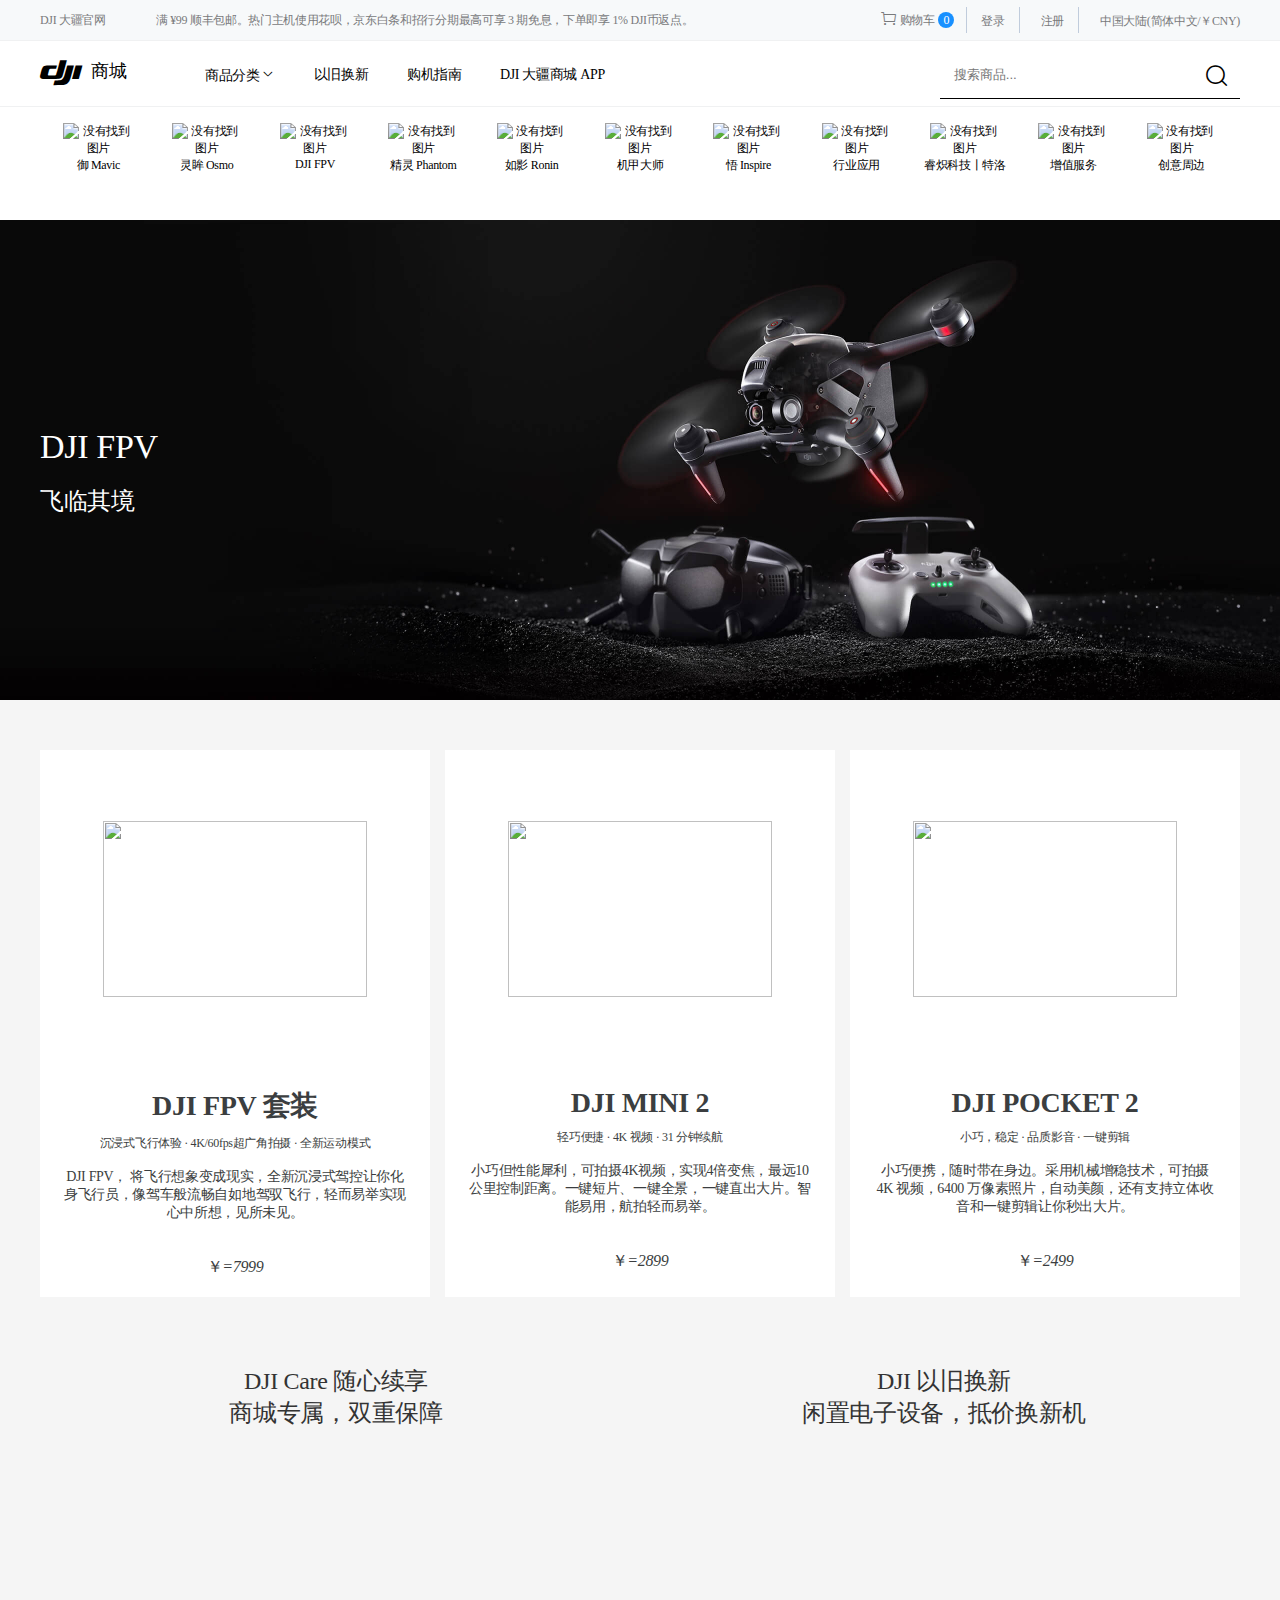
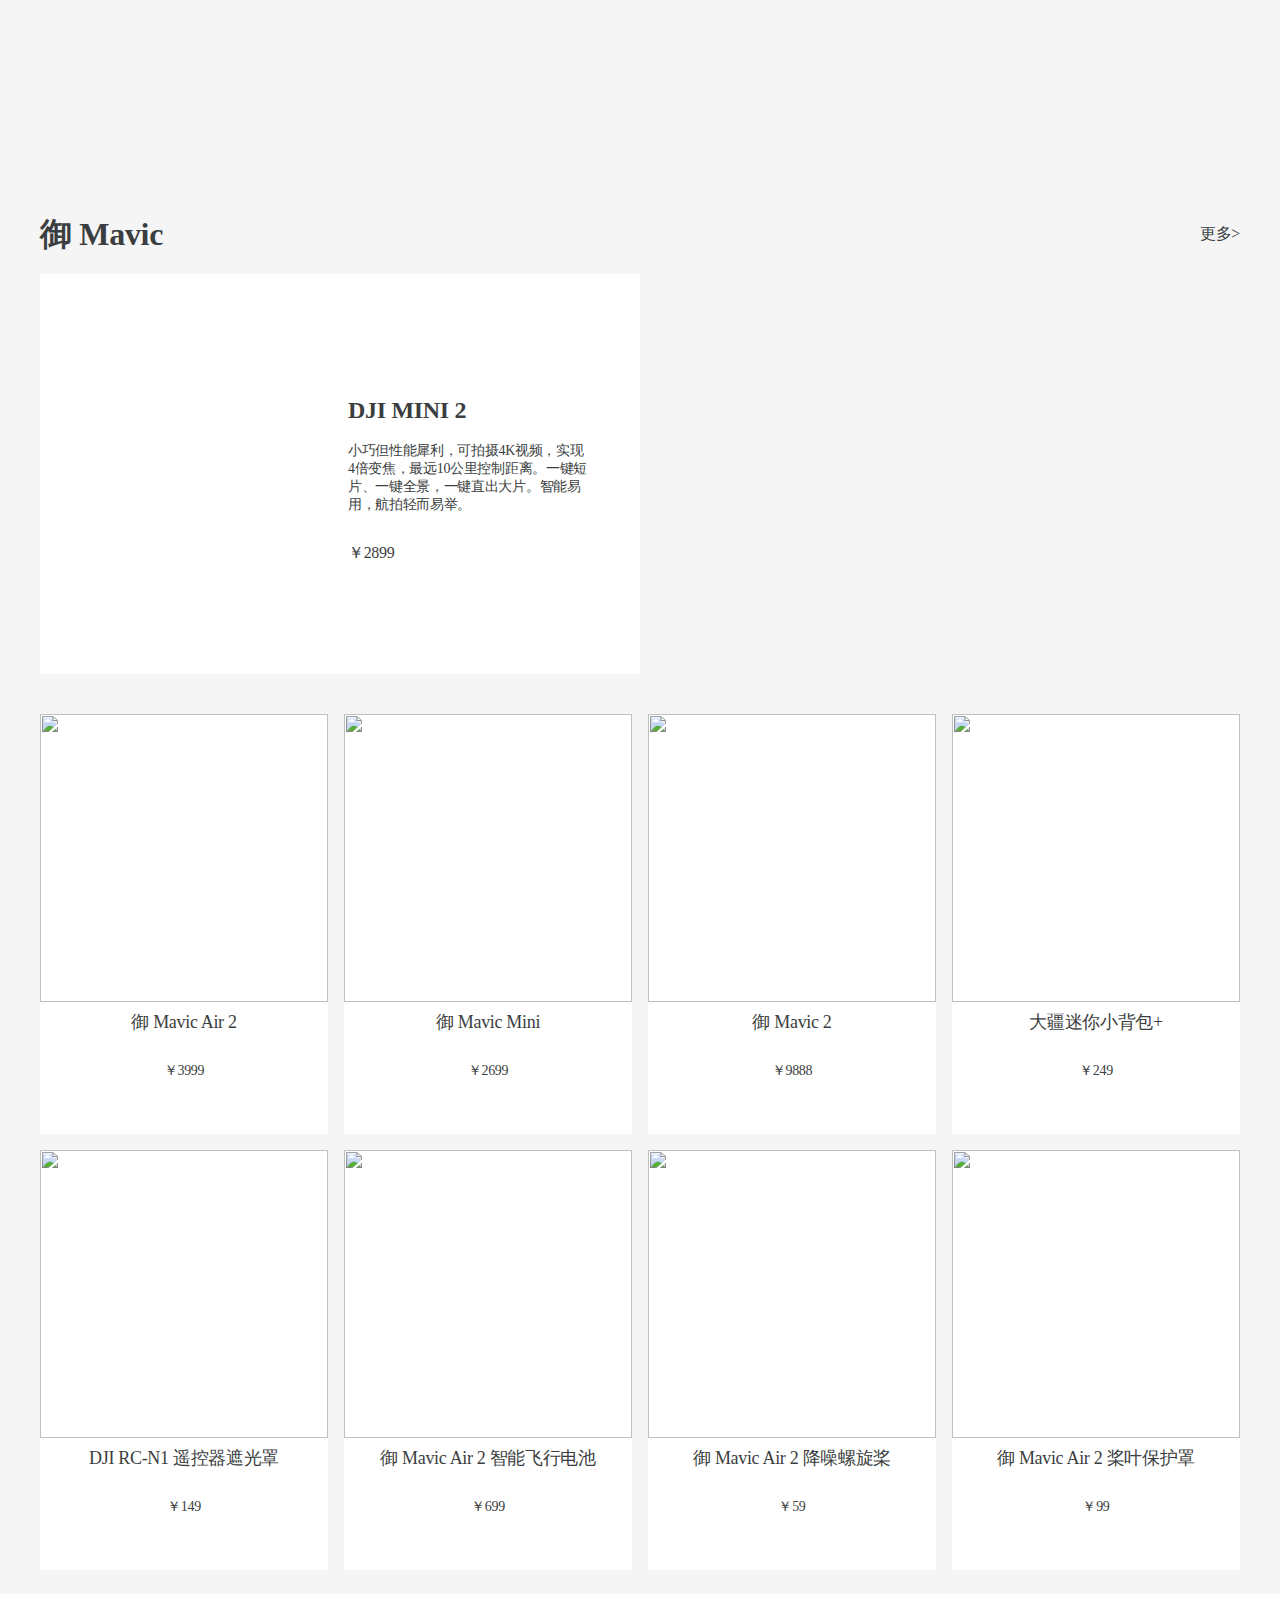
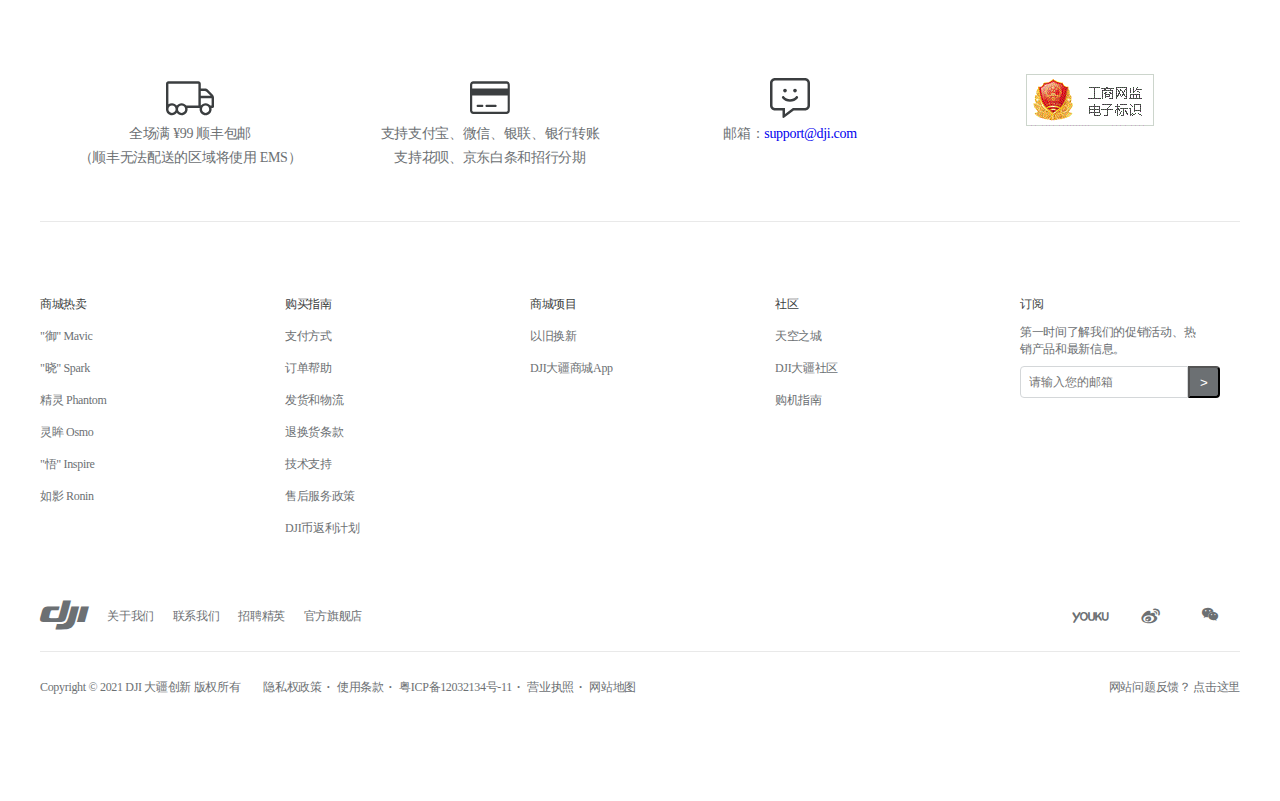
==== index.html @ 473fd683 "first commit" ====
<!DOCTYPE html>
<html lang="en">

<head>
    <meta charset="UTF-8">
    <title>Document</title>
    <link rel="stylesheet" href="./css/index.css" />
    <link rel="stylesheet" href="./css/hf.css" />
    <link rel="stylesheet" href="./css/ft.css">
</head>

<body>
    <div id="wrip">
        <!-- 头部 -->
        <div id="header">
            <div class="top_header">
                <a href="index.html">DJI 大疆官网</a>
                <span>满 ¥99 顺丰包邮。热门主机使用花呗，京东白条和招行分期最高可享 3 期免息，下单即享 1% DJI币返点。</span>
                <ul class="header_ul">
                    <li>
                        <a href="javascript:;">
                            <span class="iconfont">&#xe707;</span>
                            <span>购物车</span>
                            <span>0</span>
                        </a>
                    </li>
                    <li>
                        <a href="javascript:;">
                            <span>登录</span>
                        </a>
                    </li>
                    <li><a href="javascript:;">
                            <span>注册</span>
                        </a></li>
                    <li><a href="javascript:;">
                            <span>中国大陆(简体中文/￥CNY)</span>
                        </a></li>
                </ul>
            </div>
            <div class="bottom_header">
                <div class="bottom_header_box">
                    <div class="left">
                        <div class="left_log">
                            <a href="index.html">
                                <span class="iconfont">&#xe6f7;</span>
                                <span>商城</span>
                            </a>
                        </div>
                        <div class="left_center">
                            <div>商品分类<span class="iconfont">&#xe731;</span></div>
                            <div>以旧换新</div>
                            <div>购机指南</div>
                            <div>DJI 大疆商城 APP</div>
                        </div>
                        <div class="left_right"></div>
                    </div>
                    <div class="right">
                        <input type="text" placeholder=" 搜索商品...">
                        <button class="iconfont" type="button">&#xe67d;</button>
                    </div>
                </div>
            </div>
        </div>
        <!-- 商品分类 -->
        <div id="goods">
            <div class="goods_min">
                <ul class="goods_ul">
                    <!-- <li>
                        <a href="javascript:;">
                            <div><img
                                    src="https://stormsend1.djicdn.com/stormsend/uploads/48c26180-9980-0136-3e40-12528100fbe3/mavic2.svg"
                                    alt="没有找到图片" /></div>
                            <div>御 Mavic</div>
                        </a>
                    </li> -->
                </ul>
            </div>
        </div>
        <!-- 轮播图 -->
        <div id="img_box">
            <div class="banner_img">
                 <!-- <div><a href="javascript:;">
                    <div class="box_top">DJI FPV</div>
                    <div class="box_bottom">飞临其境</div>
                </a></div>
            <div><a href="javascript:;">
                    <div class="box_top">DJI MINI 2</div>
                    <div class="box_bottom">迷你易拍,眼界大开</div>
                </a></div>
            <div><a href="javascript:;">
                    <div class="box_top">DJI POCKET 2</div>
                    <div class="box_bottom">拍什么,都有一手</div>
                </a></div> -->
            </div>
            <div class="left"> &lt; </div>
            <div class="right"> &gt; </div>
            <div>
                <ul>
                    <li><a href="javascript:;"></a></li>
                    <li><a href="javascript:;"></a></li>
                    <li><a href="javascript:;"></a></li>
                </ul>
            </div>
        </div>
        <!-- 内容 -->
        <div id="main">
            <div class="main_min">
                <div class="main_top">
                    <!-- <div class="main_top_left" style="background-image: url();">
                        <a href="javascript:;">
                            <div class="main_img">
                                <img src="https://stormsend1.djicdn.com/stormsend/uploads/379a6fc31f016bcd7ce5d28df26d99ea.png"
                                    alt="">
                            </div>
                            <img src="https://stormsend1.djicdn.com/stormsend/uploads/47d474d01c89d1536cf03744b28a6933.png"
                                alt="">
                            <div class="item-info">
                                <h2>DJI FPV 套装</h2>
                                <div class="item-top">沉浸式飞行体验 · 4K/60fps超广角拍摄 · 全新运动模式</div>
                                <div class="item-center">DJI FPV，
                                    将飞行想象变成现实，全新沉浸式驾控让你化身飞行员，像驾车般流畅自如地驾驭飞行，轻而易举实现心中所想，见所未见。</div>
                                <div class="item-bottom">
                                    <span>￥<i>7999</i></span>
                                </div>
                            </div>
                        </a>
                    </div> -->
                </div>
                <div class="main_bottom">
                    <a href="javascript:;">
                        <div>
                            <p>DJI Care 随心续享<br>商城专属，双重保障</p>
                        </div>
                    </a>
                    <a href="javascript:;">
                        <div>
                            <p>DJI 以旧换新<br>闲置电子设备，抵价换新机</p>
                        </div>
                    </a>
                </div>
            </div>
            <div class="main_min_bottom">
                <div class="main-hr">
                    <h2>御 Mavic</h2>
                    <a href="javascript:;">更多&gt;</a>
                </div>
                <div class="main-cnt">
                    <a href="">
                        <div class="a_left" style="background-image: url();"></div>
                        <div class="a_right">
                            <h3></h3>
                            <p></p>
                            <div class="a_right_price"></div>
                        </div>
                    </a>
                    <!-- <a href="javascript:;"></a> -->
                    <video height="400" loop autoplay muted
                        src="https://stormsend1.djicdn.com/stormsend/uploads/bdeb2840ffcc01384f79787b8ab113e3.mp4"
                        poster="https://stormsend1.djicdn.com/stormsend/uploads/dea08c26be64fd58d54c71c647206001.jpg"></video>
                </div>
                <div class="main-ft">
                    <ul class="ft-ul">
                        <li><a href="javascript:;">
                                <div class="li_img">
                                    <img src="https://product3.djicdn.com/uploads/spu/cover/7727599c23f26f2fa55ab60494cd3569@retina_small.png"
                                        alt="">
                                    <div>
                                        <img src="https://product1.djicdn.com/uploads/spu/hover/03cf5b56f0c3520e87bf21ada53aac9a@origin.jpg"
                                        alt="">
                                        <p>可拍摄 8K 延时影片，4K/60fps 视频，4800 万像素照片。拥有最长 34 分钟续航，最远 10 公里图传距离，焦点跟随功能，支持自行避障。</p>
                                    </div>
                                </div>
                                <div class="li_text">御 Mavic Air 2</div>
                                <div class="li_text_two">¥4999</div>
                            </a>
                        </li>
                    </ul>
                </div>
            </div>
        </div>
        <!-- 尾部 -->
        <div id="foot">
            <div class="area">
                <!-- 四个服务 -->
                <div class="foot_server">
                    <div class="server">
                        <div class="server_img">
                            <img src="./imgs/truck-moving.svg" alt="">
                        </div>
                        <div class="server_text">
                            <p>全场满 ¥99 顺丰包邮</p>
                            <p>（顺丰无法配送的区域将使用 EMS）</p>
                        </div>
                    </div>
                    <div class="server">
                        <div class="server_img">
                            <img src="./imgs/credit-card.svg" alt="">
                        </div>
                        <div class="server_text">
                            <p>支持支付宝、微信、银联、银行转账</p>
                            <p>支持花呗、京东白条和招行分期</p>
                        </div>
                    </div>
                    <div class="server">
                        <div class="server_img">
                            <img src="./imgs/comment-alt-smile.svg" alt="">
                        </div>
                        <div class="server_text">
                            <p>邮箱：<a href="javascript:;">support@dji.com</a></p>
                        </div>
                    </div>
                    <div class="server">
                        <div class="server_img">
                            <img src="./imgs/newGovIcon.gif" alt="">
                        </div>
                    </div>
                </div>
                <!-- 链接 -->
                <div class="foot_link">
                    <div class="link_content">
                        <dl>
                            <dt>商城热卖</dt>
                            <dd><a href="#">"御" Mavic</a></dd>
                            <dd><a href="#">"晓" Spark</a></dd>
                            <dd><a href="#">精灵 Phantom</a></dd>
                            <dd><a href="#">灵眸 Osmo</a></dd>
                            <dd><a href="#">"悟" Inspire</a></dd>
                            <dd><a href="#">如影 Ronin</a></dd>
                        </dl>
                    </div>
                    <div class="link_content">
                        <dl>
                            <dt>购买指南</dt>
                            <dd><a href="#">支付方式</a></dd>
                            <dd><a href="#">订单帮助</a></dd>
                            <dd><a href="#">发货和物流</a></dd>
                            <dd><a href="#">退换货条款</a></dd>
                            <dd><a href="#">技术支持</a></dd>
                            <dd><a href="#">售后服务政策</a></dd>
                            <dd><a href="#">DJI币返利计划</a></dd>
                        </dl>
                    </div>
                    <div class="link_content">
                        <dl>
                            <dt>商城项目</dt>
                            <dd><a href="#">以旧换新</a></dd>
                            <dd><a href="#">DJI大疆商城App</a></dd>
                        </dl>
                    </div>
                    <div class="link_content">

                        <dl>
                            <dt>社区</dt>
                            <dd><a href="#">天空之城</a></dd>
                            <dd><a href="#">DJI大疆社区</a></dd>
                            <dd><a href="#">购机指南</a></dd>
                        </dl>
                    </div>
                    <div class="link_content">
                        <form class="link_content_on">
                            <h3>订阅</h3>
                            <p>第一时间了解我们的促销活动、热销产品和最新信息。</p>
                            <div class="link_email">
                                <input type="email" placeholder="请输入您的邮箱" />
                                <button>&gt;</button>
                            </div>
                        </form>
                    </div>
                </div>
                <!-- 版权相关 -->
                <div class="foot_bottom">
                    <div class="foot_bottom_cnt">
                        <div class="cnt_left">
                            <a href="javascript:;">
                                <span class="iconfont foot_logo">&#xe6f7;</span>
                            </a>
                            <a href="javascript:;">关于我们</a>
                            <a href="javascript:;">联系我们</a>
                            <a href="javascript:;">招聘精英</a>
                            <a href="javascript:;">官方旗舰店</a>
                        </div>
                        <div class="cnt_right">
                            <a href="javascript:;"><span class="iconfont">&#xe69a;</span></a>
                            <a href="javascript:;"><span class="iconfont">&#xe63e;</span></a>
                            <a href="javascript:;"><span class="iconfont">&#xe605;</span></a>
                        </div>

                    </div>
                    <!-- copyright -->
                    <div class="footer_copy">
                        <span>Copyright &copy; 2021 DJI 大疆创新 版权所有</span>
                        <a href="#">隐私权政策<i>·</i></a>
                        <a href="#">使用条款<i>·</i></a>
                        <a href="#">粤ICP备12032134号-11<i>·</i></a>
                        <a href="#">营业执照<i>·</i></a>
                        <a href="#">网站地图</a>
                        <div class="footer_copy_problem">
                            <span>网站问题反馈？</span>
                            <a href="#">点击这里</a>
                        </div>
                    </div>
                </div>
            </div>
        </div>
    </div>
    <script src="./jQuery/jquery.js"></script>
    <script src="./js/utils.js"></script>
    <script src="./data/data-index.js"></script>
    <script src="./js/index.js"></script>
</body>

</html>
---- css/index.css ----
* {
  margin: 0;
  padding: 0;
}
ul {
  list-style-type: none;
  margin: 0;
  padding: 0;
}
a {
  text-decoration: none;
}
@font-face {
  font-family: "iconfont";
  src: url("../font/iconfont.css");
  src: url("../font/iconfont.eot") format("embedded-opentype"),
    url("../font/iconfont.woff2") format("woff2"),
    url("../font/iconfont.woff") format("woff"),
    url("../font/iconfont.ttf") format("truetype"),
    url("../font/iconfont.svg") format("svg");
}
.iconfont {
  font-family: "iconfont" !important;
  font-size: 16px;
  font-style: normal;
  -webkit-font-smoothing: antialiased;
  -moz-osx-font-smoothing: grayscale;
}
#wrip {
  height: 100%;
  width: 100%;
  background-color: #f5f5f5;
  letter-spacing: -0.02em;
}
/* 商品分类的css */
#wrip #goods {
  width: 100%;
  height: 113px;
  background-color: #fff;
}
#wrip #goods .goods_min {
  margin: 0 auto;
  width: 1200px;
  min-width: 1200px;
}
#wrip #goods .goods_min ul {
  width: 1200px;
  height: 113px;
  display: flex;
  justify-content: space-evenly;
}
#wrip #goods .goods_min ul li {
  width: 100px;
  height: 113px;
  padding: 16px 0 15px;
  font-size: 12px;
  text-align: center;
  font-family: "微软雅黑";
  box-sizing: border-box;
}
#wrip #goods .goods_min ul li a {
  color: black;
}
#wrip #goods .goods_min ul li img {
  width: 70px;
  height: 56px;
  margin: 0 15px;
}
/* 轮播图的css */
#wrip #img_box {
  width: 100%;
  height: 480px;
  position: relative;
}
#wrip #img_box > div {
  width: 100%;
  height: 480px;
  position: absolute;
}
#wrip #img_box > div div {
  margin: 0 auto;
  width: 1200px;
  box-sizing: border-box;
  min-width: 1200px;
  font-size: 34px;
  color: #fff;
  font-family: "微软雅黑";
}
#wrip #img_box > div .box_top {
  height: 64.8px;
  padding-bottom: 20px;
  transform: translateY(207.6px);
}
#wrip #img_box > div .box_bottom {
  font-size: 24px;
  height: 32px;
  transform: translateY(200px);
}
#wrip #img_box > div:nth-child(2) div {
  color: black;
}
#wrip #img_box > div:nth-child(1) {
  background-image: url(../imgs/banner1.jpg);
  background-position: center;
  background-size: cover;
  z-index: 1;
}
#wrip #img_box > div:nth-child(2) {
  background-image: url(../imgs/banner2.jpg);
  background-position: center;
  background-size: cover;
  z-index: 0;
}
#wrip #img_box > div:nth-child(3) {
  background-image: url(../imgs/banner3.jpg);
  background-position: center;
  background-size: cover;
  z-index: -1;
}
#wrip #img_box div:nth-child(4),
#wrip #img_box div:nth-child(5),
#wrip #img_box div:nth-child(6) {
  position: absolute;
  top: 50%;
  width: 50px;
  height: 100px;
  line-height: 100px;
  text-align: center;
  margin-top: -50px;
  font-size: 20px;
  color: #fff;
  z-index: 10;
  background-color: rgba(0, 0, 0, 0.5);
}
#wrip #img_box div:nth-child(4) {
  left: 0;
}
#wrip #img_box div:nth-child(5) {
  right: 0;
}
#wrip #img_box div:nth-child(6) {
  width: 100%;
  height: 16px;
  left: 0;
  top: 500px;
}
#wrip #img_box div:nth-child(6) ul {
  position: absolute;
  left: 50%;
  margin-left: -24px;
  width: 48px;
  height: 16px;
  line-height: 16px;
  display: flex;
  justify-content: space-evenly;
}
#wrip #img_box div:nth-child(6) ul a {
  display: inline-block;
  text-decoration: none;
  width: 8px;
  height: 8px;
  border-radius: 50%;
  background-color: #f0f1f2;
  overflow: hidden;
}
#wrip #img_box div:nth-child(6) ul a > div.current {
  background-color: #3b3e40;
}
/* 内容区域的css */
#main {
  width: 100%;
}
#main .main_min {
  width: 1200px;
  min-width: 1200px;
  margin: 0 auto;
  padding: 50px 0;
}
#main .main_top {
  width: 1200px;
  display: flex;
  margin-bottom: 20px;
  /* border: 1px solid red */
}
/* #main .main_top div{
    width: 390px;
    height: 547px;
} */
#main .main_top div.main_top_left{
  width: 390px;
  height: 547px;
  background-size: 390px;
  background-repeat: no-repeat;
  position: relative;
  background-color: #fff;
}
#main .main_top div.main_top_left:hover>a>img{
  display: inline-block;
}
#main .main_top div.main_top_left:hover>a>.main_img img{
  display: none;
}
#main .main_top div.main_top_left:nth-child(2){
  margin-right: 15px;
  margin-left: 15px;
}

#main .main_top div a {
  display: inline-block;
  width: 390px;
  height: 547px;
  /* 264 176 */
}
#main .main_top>.main_top_left>a>.main_img>img{
  position: absolute;
  top: 13%;
  left: 50%;
  margin-left: -132px;
  width: 264px;
  height: 176px;
}
#main .main_top div a>img{
  width: 390px;
  height: 264px;
  background-color: #fff;
  display: none;
}
#main .main_top div a .item-info {
  position: absolute;
  bottom: 0;
  width: 390px;
  height: 237px;
  text-align: center;
  color: #3b3e40;
}
#main .main_top div a .item-info h2 {
  font-size: 28px;
  font-family: "微软雅黑";
  padding-top: 27px;
}
#main .main_top div a .item-info div.item-top {
  margin-top: 10px;
  font-size: 12px;
}
#main .main_top div a .item-info div.item-center {
  margin-top: 16px;
  padding: 0 24px;
  font-size: 14px;
}
#main .main_top div a .item-info div.item-bottom {
  margin-top: 35px;
  font-size: 16px;
  font-family: "微软雅黑";
}
#main .main_min .main_bottom {
  width: 1200px;
  display: flex;
}
#main .main_min .main_bottom > a:nth-child(1) > div {
  width: 592px;
  height: 395px;
  background-image: url(https://stormsend1.djicdn.com/stormsend/uploads/8193accf66654676425ca7c303d37c77.jpg);
  background-size: 592px;
  margin-right: 16px;
  /* background-position: 0 2px; */
}
#main .main_min .main_bottom > a:nth-child(2) > div {
  width: 592px;
  height: 395px;
  background-image: url(https://stormsend1.djicdn.com/stormsend/uploads/90badd9b7a75e194a2edc2e007507831.jpg);
  background-size: 592px;
}
#main .main_min .main_bottom p {
  text-align: center;
  width: 592px;
  height: 64px;
  padding: 48px 0 0;
  font-size: 24px;
  line-height: 32px;
  color: #333333;
}
/* 内容的第二部分 */
#main .main_min_bottom {
  width: 1200px;
  min-width: 1200px;
  margin: 48px auto;
}
#main .main_min_bottom .main-hr {
  height: 48px;
  margin-bottom: 16px;
  display: flex;
  justify-content: space-between;
}
#main .main_min_bottom .main-hr h2 {
  font-size: 32px;
  line-height: 48px;
  color: #3b3e40;
}
#main .main_min_bottom .main-hr a {
  font-size: 16px;
  line-height: 48px;
  color: #3b3e40;
}
#main .main_min_bottom .main-cnt {
  width: 1200px;
  height: 420px;
  padding-bottom: 20px;
  display: flex;
}
#main .main_min_bottom .main-cnt a {
  width: 600px;
  height: 400px;
  display: flex;
  background-color: #fff;
}
#main .main_min_bottom .main-cnt a:nth-child(1) .a_left {
  width: 260px;
  height: 400px;
  padding-top: 70px;
  margin: 0 24px;
  background-size: 260px;
  background-repeat: no-repeat;
  background-position: 0 90px;
}
#main .main_min_bottom .main-cnt a:nth-child(1) .a_right {
  width: 260px;
  padding-top: 120px;
}
#main .main_min_bottom .main-cnt a:nth-child(1) .a_right h3 {
  width: 240px;
  height: 32px;
  margin-bottom: 16px;
  font-size: 24px;
  line-height: 32px;
  color: #3b3e40;
}
#main .main_min_bottom .main-cnt a:nth-child(1) .a_right p {
  width: 240px;
  height: 76.8px;
  margin-bottom: 24px;
  font-size: 14px;
  color: #3b3e40;
}
#main .main_min_bottom .main-cnt a:nth-child(1) .a_right .a_right_price {
  width: 240px;
  height: 20px;
  font-size: 16px;
  line-height: 20px;
  color: #3b3e40;
}
#main .main_min_bottom .main-ft {
  width: 1200px;
  height: 872px;
}
#main .main_min_bottom .main-ft .ft-ul {
  display: flex;
  flex-wrap: wrap;
}
#main .main_min_bottom .main-ft .ft-ul li {
  position: relative;
  width: 288px;
  height: 420px;
  margin-right: 16px;
  margin-bottom: 16px;
  background-color: #fff;
}
#main .main_min_bottom .main-ft .ft-ul li:nth-child(4) {
  margin-right: 0;
}
#main .main_min_bottom .main-ft .ft-ul li:nth-child(8) {
  margin-right: 0;
}
#main .main_min_bottom .main-ft ul li a{
  display: inline-block;
  width: 288px;
  height: 420px;
}
#main .main_min_bottom .main-ft ul li a .li_img{
  width: 288px;
  height: 288px;
}
#main .main_min_bottom .main-ft ul li img {
  position: absolute;
  top: 0;
  width: 288px;
  height: 288px;
}
#main .main_min_bottom .main-ft ul li .li_img div{
  position: absolute;
  width: 288px;
  height: 288px;  
}
#main .main_min_bottom .main-ft ul li .li_img div p{
  position: absolute;
  bottom: 0;
  padding: 8px 16px;
  box-sizing: border-box;
  font-size: 14px;
  line-height: 16px;
  text-align: center;
  color: #fff;
  background-color: rgba(0, 0, 0, 0.5);
}
#main .main_min_bottom .main-ft ul li .li_img div{
  z-index: -1;
}
#main .main_min_bottom .main-ft ul li>a:hover .li_img div{
  z-index:10;
}
#main .main_min_bottom .main-ft ul li .li_text {
  width: 288px;
  height: 44px;
  margin-top: 8px;
  margin-bottom: 8px;
  text-align: center;
  font-size: 18px;
  line-height: 24px;
  color: #3b3e40;
}
#main .main_min_bottom .main-ft ul li .li_text_two {
  width: 288px;
  height: 20px;
  text-align: center;
  font-size: 14px;
  color: #3b3e40;
}
a:hover{
  color: blue !important;
}
---- css/hf.css ----
#wrip #header {
  width: 100%;
  height: 106px;
  background-color: #f7f9fa;
  border-bottom: 1px solid #f0f1f2;
}
#wrip #header .top_header {
  margin: 0 auto;
  width: 1200px;
  min-width: 1200px;
  height: 40px;
  line-height: 40px;
  font-size: 0;
}
#wrip #header .top_header > a {
  float: left;
  vertical-align: middle;
  margin-right: 50px;
  font-size: 12px;
  color: #797a7c;
  font-family: "微软雅黑";
}
#wrip #header .top_header > span {
  font-size: 12px;
  color: #797a7c;
  font-family: "微软雅黑";
}
#wrip #header .top_header .header_ul {
  float: right;
  height: 40px;
  line-height: 40px;
}
#wrip #header .top_header .header_ul > li {
  float: left;
  margin: 7px;
  padding: 7px;
  height: 26px;
  line-height: 12px;
  box-sizing: border-box;
  font-size: 0;
}
#wrip #header .top_header .header_ul a {
  font-size: 12px;
  text-align: center;
}
#wrip #header .top_header .header_ul > li:nth-child(1) {
  margin: 7px 0 7px 7px;
  padding: 5px 12px;
  border-right: 1px solid #c0ccdc;
}
#wrip #header .top_header .header_ul > li:nth-child(2) {
  padding-right: 14px;
  border-right: 1px solid #c0ccdc;
}
#wrip #header .top_header .header_ul > li:nth-child(2) span {
  display: inline-block;
  line-height: 12px;
  font-size: 12px;
  color: #797a7c;
  vertical-align: middle;
}
#wrip #header .top_header .header_ul > li:nth-child(3) {
    padding-right: 14px;
    border-right: 1px solid #c0ccdc;
  }
  #wrip #header .top_header .header_ul > li:nth-child(3) span {
    display: inline-block;
    line-height: 12px;
    font-size: 12px;
    color: #797a7c;
    vertical-align: middle;
  }
  #wrip #header .top_header .header_ul > li:nth-child(4) {
    padding-right: 14px;
    margin-right: 0;
    padding-right: 0;
  }
  #wrip #header .top_header .header_ul > li:nth-child(4) span {
    display: inline-block;
    line-height: 12px;
    font-size: 12px;
    color: #797a7c;
    vertical-align: middle;
  }
#wrip #header .top_header .header_ul > li:nth-child(1) > a {
  font-size: 16px;
  color: #797a7c;
}
#wrip #header .top_header .header_ul > li:nth-child(1) > a span:nth-child(2) {
  font-size: 12px;
  color: #797a7c;
}
#wrip #header .top_header .header_ul > li:nth-child(1) > a span:nth-child(3) {
  font-size: 12px;
  display: inline-block;
  color: #fff;
  width: 16px;
  height: 16px;
  line-height: 16px;
  background-color: #1890ff;
  border-radius: 50%;
  text-align: center;
}
#header .bottom_header{
    width: 100%;
    height: 65px;
    background-color: #fff;
    border-top: 1px solid #f0f1f2;
    }
#header .bottom_header .bottom_header_box{
    position: relative;
    margin: 0 auto;
    width: 1200px;
    height: 65px;
    line-height: 65px;
    min-width: 1200px;
}
#header .bottom_header .left_log{
    position: absolute;
    left: 0;
    top: 50%;
    margin-top: -32.5px;
    width: 100px;
    height: 65px;
    margin-right: 50px;
}
#header .bottom_header .left_log a{
    display: inline-block;
    line-height: 65px;
}
#header .bottom_header .left_log span:nth-child(1){
    font-size: 26px;
    margin-right: 5px;
    color: black;
}
#header .bottom_header .left_log span:nth-child(2){
   display: inline-block;
   height: 65px;
   line-height: 60px;
   vertical-align: top;
    font-size: 18px;
    font-family: '微软雅黑';
    color: black;
}
#header .bottom_header .left_center{
    position: absolute;
    display: flex;
    left: 165px;
    top: 50%;
    width: 400px;
    height: 64px;
    justify-content: space-between;
    transform: translateY(-50%);
    font-size: 14px !important;
    font-family: '微软雅黑';
}
#header .bottom_header .right{
    position: absolute;
    right: 0;
    top: 50%;
    margin-top: -25px;
    width:300px;
    height: 50px;
    padding: 10px;
    line-height: 30px;
    box-sizing: border-box;
    border-bottom:1px solid 
} 
#header .bottom_header .right input{
    width: 240px;
    height: 30px;
    line-height: 30px;
    border: none;
    outline: none; 
}
#header .bottom_header .right .iconfont{
    display: inline-block;
    transform: translateX(10px);
    border: none;
    background-color: transparent;
    width: 25px;
    height: 25px; 
    font-size:25px;
    vertical-align: middle;
     
}
a:hover{
  color: blue !important;
}
---- css/ft.css ----
#foot {
    width: 100%;
    height: 766px;
    margin-top: -40px;
    background-color: #fff;
  }
  #foot .area {
    width: 1200px;
    min-width: 1200px;
    margin: 0 auto;
    height: 766px;
    display: flow-root;
  }
  #foot .area .foot_server {
    margin-top: 40px;
    display: flex;
    width: 1200px;
    height: 187px;
    justify-content: space-around;
    border-bottom: 1px solid #e9e9e9;
  }
  #foot .area .foot_server .server {
    width: 260px;
    height: 186px;
    padding: 40px 0;
    box-sizing: border-box;
  }
  #foot .area .foot_server .server .server_img {
    width: 48px;
    height: 48px;
    margin: 0 auto;
  }
  #foot .area .foot_server .server .server_text p {
    width: 260px;
    height: 24px;
    text-align: center;
    font-size: 14px;
    color: #6c7073;
    line-height: 24px;
  }
  #foot .area .foot_server .server:nth-child(4) .server_img {
    width: 128px;
    height: 52px;
  }
  /* 底部链接的css */
  #foot .area .foot_link {
    width: 1200px;
    min-width: 1200px;
    height: 376px;
    padding-top: 70px;
    padding-bottom: 50px;
    box-sizing: border-box;
    display: flex;
    justify-content: space-between;
  }
  dt {
    margin-bottom: 8px;
  }
  dd a {
    color: #6c7073;
    display: inline-block;
    margin-bottom: 8px;
  }
  .link_content {
    width: 220px;
    color: #3b3e40;
    font-size: 12px;
    line-height: 24px;
    font-family: "微软雅黑";
  }
  .link_content h3 {
    font-weight: normal;
    font-size: 12px;
    margin-bottom: 8px;
  }
  .link_content p {
    width: 180px;
    height: 32px;
    color: #6c7073;
    line-height: normal;
  }
  .link_content .link_email {
    margin-top: 10px;
    width: 220px;
    height: 32px;
  }
  .link_content .link_email input {
    float: left;
    width: 150px;
    height: 30px;
    padding: 0 8px;
    border: 1px solid #d4d7d9;
    border-radius: 4px 0 0 4px;
    font-size: 12px;
  }
  .link_content .link_email button {
    color: #fff;
    float: left;
    width: 32px;
    height: 32px;
    background-color: #6c7073;
    border-radius: 0 4px 4px 0;
  }
  #foot .area .foot_bottom {
    width: 1200px;
    min-width: 1200px;
    height: 203px;
    padding-bottom: 100px;
    box-sizing: border-box;
  }
  #foot .area .foot_bottom .foot_bottom_cnt {
    display: flex;
    justify-content: space-between;
    padding-bottom: 10px;
    margin-bottom: 20px;
    border-bottom: 1px solid #e9e9e9;
  }
  #foot .area .foot_bottom .foot_bottom_cnt .cnt_left {
    margin-left: 5px;
  }
  #foot .area .foot_bottom .foot_bottom_cnt .cnt_left a {
    margin-right: 20px;
    color: #6c7073;
    line-height: 36px;
    font-size: 12px;
    vertical-align: top;
    font-family: "微软雅黑";
    margin-left: -5px;
  }
  #foot .area .foot_bottom .cnt_left .foot_logo {
    font-size: 30px !important;
  }
  #foot .area .foot_bottom .cnt_right {
    width: 180px;
    height: 40px;
    line-height: 40px;
    font-size: 0;
  }
  #foot .area .foot_bottom .cnt_right > a {
    display: inline-block;
    width: 40px;
    line-height: 40px;
    margin: 0;
    padding: 0;
    font-size: 12px;
    vertical-align: top;
  }
  #foot .area .foot_bottom .cnt_right a > span {
    display: inline-block;
    width: 40px;
    height: 40px;
    font-size: 40px;
    color: #6c7073;
  }
  #foot .area .foot_bottom .cnt_right a:nth-child(2) > span {
    text-align: center;
    line-height: 12px;
    font-size: 20px;
  }
  #foot .area .foot_bottom .cnt_right a:nth-child(3) > span {
    text-align: center;
    line-height: 14px;
    font-size: 20px;
  }
  #foot .area .foot_bottom .cnt_right a {
    margin: 0 10px;
  }
  /* 最后 */
  #foot .footer_copy {
    width: 1200px;
    min-width: 1200px;
    height: 30px;
    color: #6c7073;
    line-height: 30px;
    font-size: 12px;
    font-family: "微软雅黑";
  }
  #foot .footer_copy > span {
    margin-right: 20px;
  }
  #foot .footer_copy i {
    font-weight: bold;
    padding: 0 5px;
  }
  #foot .footer_copy .footer_copy_problem {
    float: right;
  }
  #foot .footer_copy a{
    color: #6c7073;
  }
  a:hover{
    color: blue !important;
  }
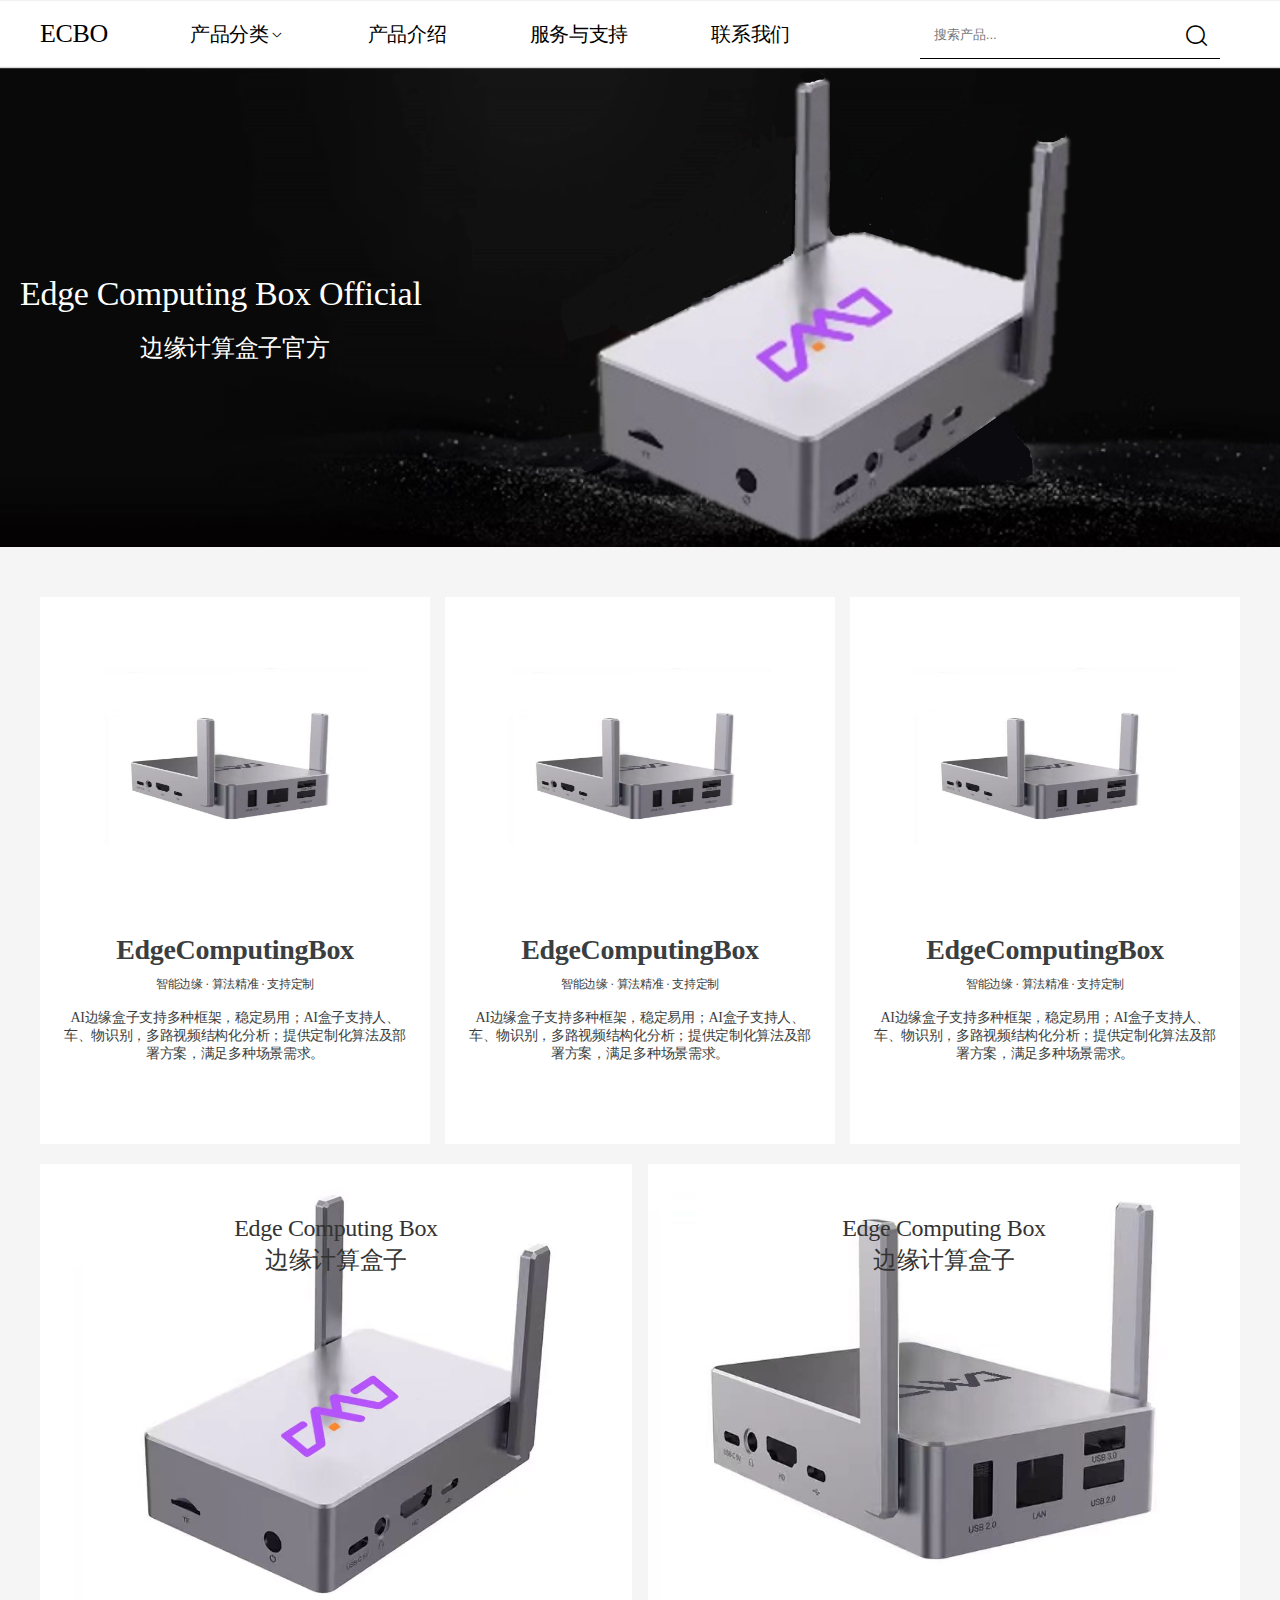
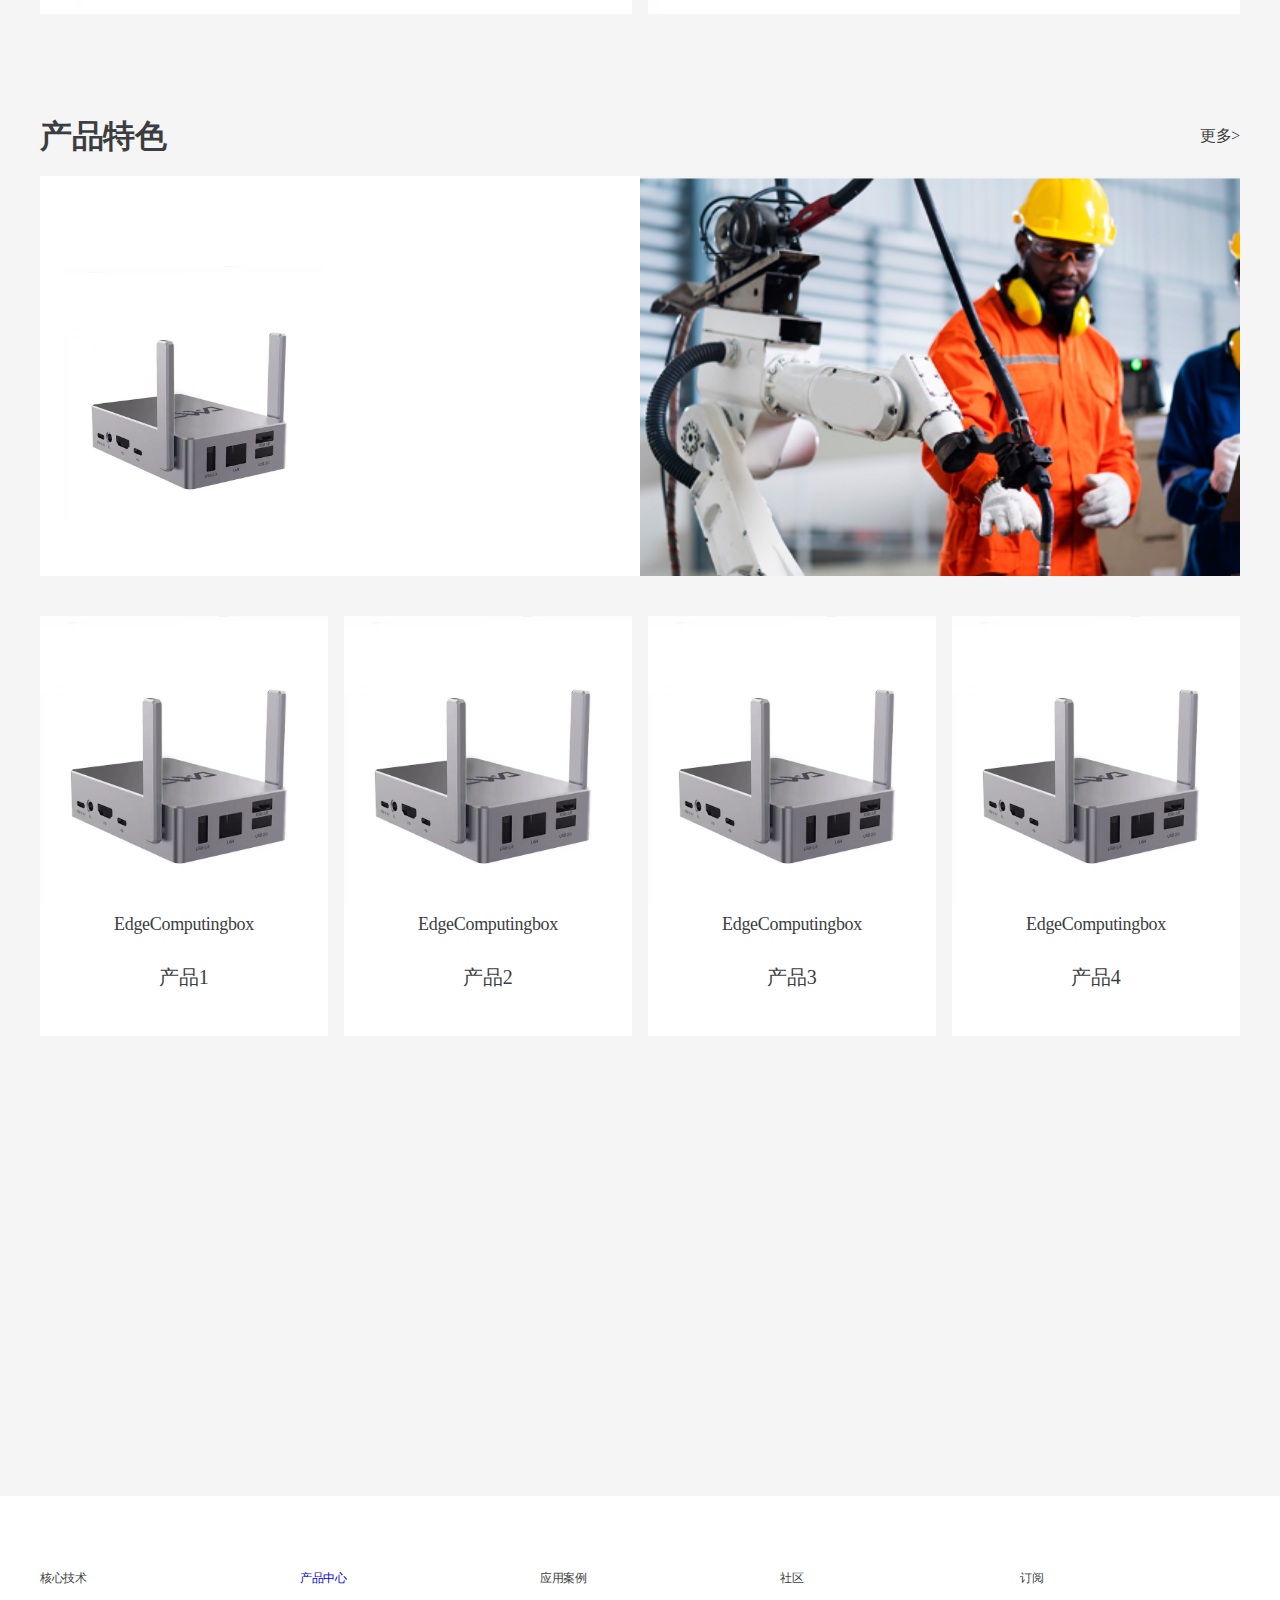
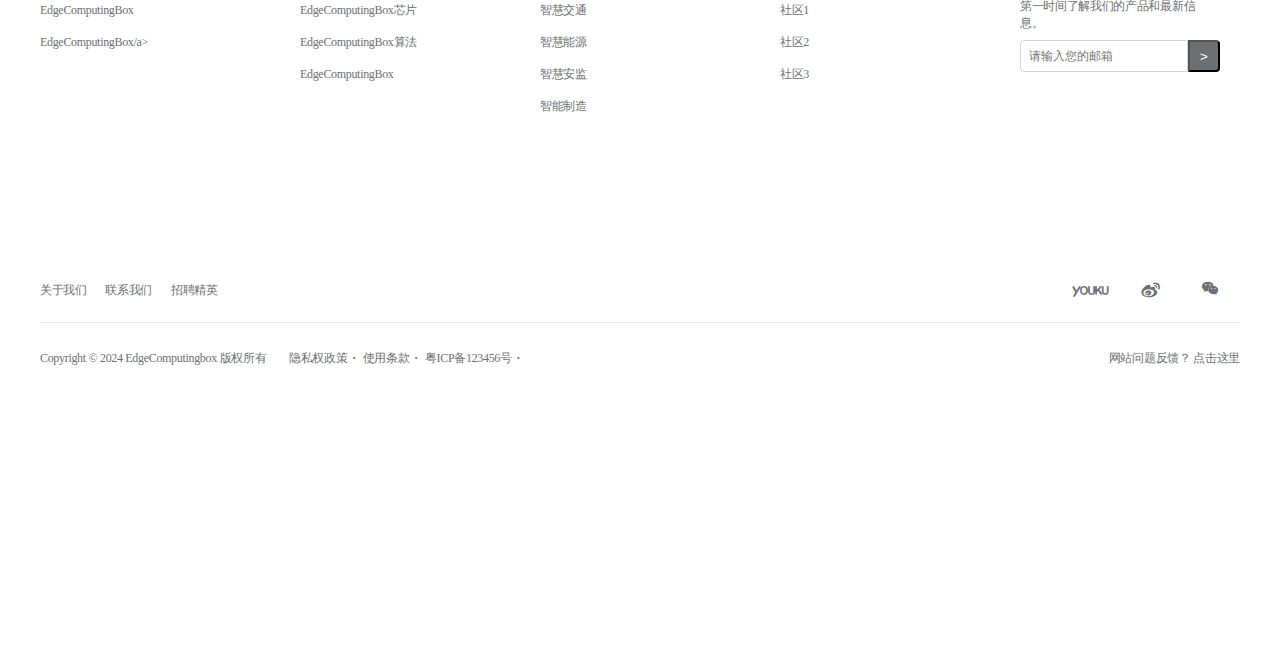
==== commit 4c055207: "update index" ====
--- a/index.html
+++ b/index.html
@@ -13,253 +13,206 @@
     <div id="wrip">
         <!-- 头部 -->
         <div id="header">
-            <div class="top_header">
-                <a href="index.html">DJI 大疆官网</a>
-                <span>满 ¥99 顺丰包邮。热门主机使用花呗，京东白条和招行分期最高可享 3 期免息，下单即享 1% DJI币返点。</span>
-                <ul class="header_ul">
-                    <li>
-                        <a href="javascript:;">
-                            <span class="iconfont">&#xe707;</span>
-                            <span>购物车</span>
-                            <span>0</span>
-                        </a>
-                    </li>
-                    <li>
-                        <a href="javascript:;">
-                            <span>登录</span>
-                        </a>
-                    </li>
-                    <li><a href="javascript:;">
-                            <span>注册</span>
-                        </a></li>
-                    <li><a href="javascript:;">
-                            <span>中国大陆(简体中文/￥CNY)</span>
-                        </a></li>
-                </ul>
-            </div>
             <div class="bottom_header">
                 <div class="bottom_header_box">
                     <div class="left">
                         <div class="left_log">
                             <a href="index.html">
-                                <span class="iconfont">&#xe6f7;</span>
-                                <span>商城</span>
+                                <span>ECBO</span>
                             </a>
                         </div>
                         <div class="left_center">
-                            <div>商品分类<span class="iconfont">&#xe731;</span></div>
-                            <div>以旧换新</div>
-                            <div>购机指南</div>
-                            <div>DJI 大疆商城 APP</div>
+                            <div>产品分类<span class="iconfont">&#xe731;</span></div>
+                            <div>产品介绍</div>
+                            <div>服务与支持</div>
+                            <div>联系我们</div>
                         </div>
                         <div class="left_right"></div>
                     </div>
                     <div class="right">
-                        <input type="text" placeholder=" 搜索商品...">
+                        <input type="text" placeholder=" 搜索产品...">
                         <button class="iconfont" type="button">&#xe67d;</button>
-                    </div>
+                    </div>  
                 </div>
             </div>
         </div>
-        <!-- 商品分类 -->
-        <div id="goods">
-            <div class="goods_min">
-                <ul class="goods_ul">
-                    <!-- <li>
-                        <a href="javascript:;">
-                            <div><img
-                                    src="https://stormsend1.djicdn.com/stormsend/uploads/48c26180-9980-0136-3e40-12528100fbe3/mavic2.svg"
-                                    alt="没有找到图片" /></div>
-                            <div>御 Mavic</div>
-                        </a>
-                    </li> -->
-                </ul>
-            </div>
-        </div>
-        <!-- 轮播图 -->
         <div id="img_box">
             <div class="banner_img">
-                 <!-- <div><a href="javascript:;">
-                    <div class="box_top">DJI FPV</div>
-                    <div class="box_bottom">飞临其境</div>
+                 <div><a href="javascript:;">
+                    <div class="box_top">Edge Computing Box Official</div>
+                    <div class="box_bottom">边缘计算盒子官方</div>
                 </a></div>
-            <div><a href="javascript:;">
-                    <div class="box_top">DJI MINI 2</div>
-                    <div class="box_bottom">迷你易拍,眼界大开</div>
                 </a></div>
-            <div><a href="javascript:;">
-                    <div class="box_top">DJI POCKET 2</div>
-                    <div class="box_bottom">拍什么,都有一手</div>
-                </a></div> -->
-            </div>
-            <div class="left"> &lt; </div>
-            <div class="right"> &gt; </div>
-            <div>
-                <ul>
-                    <li><a href="javascript:;"></a></li>
-                    <li><a href="javascript:;"></a></li>
-                    <li><a href="javascript:;"></a></li>
-                </ul>
-            </div>
         </div>
         <!-- 内容 -->
         <div id="main">
             <div class="main_min">
                 <div class="main_top">
-                    <!-- <div class="main_top_left" style="background-image: url();">
+                    <div class="main_top_left" style="background-image: url();">
                         <a href="javascript:;">
                             <div class="main_img">
-                                <img src="https://stormsend1.djicdn.com/stormsend/uploads/379a6fc31f016bcd7ce5d28df26d99ea.png"
-                                    alt="">
-                            </div>
-                            <img src="https://stormsend1.djicdn.com/stormsend/uploads/47d474d01c89d1536cf03744b28a6933.png"
-                                alt="">
+                                <img src="./imgs/edgecomputingbox5.jpg" alt="">
+                            </div>
+                                <img src="./imgs/edgecomputingbox7.jpg" alt="">
+                                <div class="item-info">
+                                    <h2>EdgeComputingBox</h2>
+                                    <div class="item-top">智能边缘 · 算法精准 · 支持定制</div>
+                                    <div class="item-center">AI边缘盒子支持多种框架，稳定易用；AI盒子支持人、车、物识别，多路视频结构化分析；提供定制化算法及部署方案，满足多种场景需求。</div>
+                                </div>
+                        </a>
+                    </div>
+                    <div class="main_top_left" style="background-image: url();">
+                        <a href="javascript:;">
+                            <div class="main_img">
+                                <img src="./imgs/edgecomputingbox5.jpg" alt="">
+                            </div>
+                                <img src="./imgs/edgecomputingbox7.jpg" alt="">
                             <div class="item-info">
-                                <h2>DJI FPV 套装</h2>
-                                <div class="item-top">沉浸式飞行体验 · 4K/60fps超广角拍摄 · 全新运动模式</div>
-                                <div class="item-center">DJI FPV，
-                                    将飞行想象变成现实，全新沉浸式驾控让你化身飞行员，像驾车般流畅自如地驾驭飞行，轻而易举实现心中所想，见所未见。</div>
-                                <div class="item-bottom">
-                                    <span>￥<i>7999</i></span>
-                                </div>
-                            </div>
-                        </a>
-                    </div> -->
+                                <h2>EdgeComputingBox</h2>
+                                <div class="item-top">智能边缘 · 算法精准 · 支持定制</div>
+                                <div class="item-center">AI边缘盒子支持多种框架，稳定易用；AI盒子支持人、车、物识别，多路视频结构化分析；提供定制化算法及部署方案，满足多种场景需求。</div>
+                            </div>
+                        </a>
+                    </div>
+                    <div class="main_top_left" style="background-image: url();">
+                        <a href="javascript:;">
+                            <div class="main_img">
+                                <img src="./imgs/edgecomputingbox5.jpg" alt="">
+                            </div>
+                                <img src="./imgs/edgecomputingbox7.jpg" alt="">
+                                <div class="item-info">
+                                    <h2>EdgeComputingBox</h2>
+                                    <div class="item-top">智能边缘 · 算法精准 · 支持定制</div>
+                                    <div class="item-center">AI边缘盒子支持多种框架，稳定易用；AI盒子支持人、车、物识别，多路视频结构化分析；提供定制化算法及部署方案，满足多种场景需求。</div>
+                                </div>
+                        </a>
+                    </div>
                 </div>
                 <div class="main_bottom">
                     <a href="javascript:;">
                         <div>
-                            <p>DJI Care 随心续享<br>商城专属，双重保障</p>
+                            <p>Edge Computing Box<br>边缘计算盒子</p>
                         </div>
                     </a>
                     <a href="javascript:;">
                         <div>
-                            <p>DJI 以旧换新<br>闲置电子设备，抵价换新机</p>
+                            <p>Edge Computing Box<br>边缘计算盒子</p>
                         </div>
                     </a>
                 </div>
             </div>
             <div class="main_min_bottom">
                 <div class="main-hr">
-                    <h2>御 Mavic</h2>
+                    <h2>产品特色</h2>
                     <a href="javascript:;">更多&gt;</a>
                 </div>
                 <div class="main-cnt">
                     <a href="">
-                        <div class="a_left" style="background-image: url();"></div>
+                        <div class="a_left" style="background-image: url('./imgs/edgecomputingbox2.jpg')"></div>
                         <div class="a_right">
                             <h3></h3>
                             <p></p>
                             <div class="a_right_price"></div>
                         </div>
                     </a>
-                    <!-- <a href="javascript:;"></a> -->
                     <video height="400" loop autoplay muted
-                        src="https://stormsend1.djicdn.com/stormsend/uploads/bdeb2840ffcc01384f79787b8ab113e3.mp4"
-                        poster="https://stormsend1.djicdn.com/stormsend/uploads/dea08c26be64fd58d54c71c647206001.jpg"></video>
+                        src=""
+                        poster="./imgs/edgecomputeringbox10.png"></video>
                 </div>
                 <div class="main-ft">
                     <ul class="ft-ul">
                         <li><a href="javascript:;">
                                 <div class="li_img">
-                                    <img src="https://product3.djicdn.com/uploads/spu/cover/7727599c23f26f2fa55ab60494cd3569@retina_small.png"
-                                        alt="">
+                                        <img src="./imgs/edgecomputingbox2.jpg" alt="">
                                     <div>
-                                        <img src="https://product1.djicdn.com/uploads/spu/hover/03cf5b56f0c3520e87bf21ada53aac9a@origin.jpg"
-                                        alt="">
-                                        <p>可拍摄 8K 延时影片，4K/60fps 视频，4800 万像素照片。拥有最长 34 分钟续航，最远 10 公里图传距离，焦点跟随功能，支持自行避障。</p>
+                                        <img src="./imgs/edgecomputingbox8.jpg" alt="">
+                                        <p>边缘计算盒子集成高性能算力，实现多种接口，适用多种设备。适配智慧安监、智能安防、智慧交通、智能制造等多领域需求。</p>
                                     </div>
                                 </div>
-                                <div class="li_text">御 Mavic Air 2</div>
-                                <div class="li_text_two">¥4999</div>
-                            </a>
+                                <div class="li_text">EdgeComputingbox</div>
+                                <div class="li_text_two">产品1</div>
+                            </a>
+                        </li>
+                        <li><a href="javascript:;">
+                                <div class="li_img">
+                                    <img src="./imgs/edgecomputingbox2.jpg" alt="">
+                                <div>
+                                    <img src="./imgs/edgecomputingbox8.jpg" alt="">
+                                    <p>边缘计算盒子集成高性能算力，实现多种接口，适用多种设备。适配智慧安监、智能安防、智慧交通、智能制造等多领域需求。</p>
+                                </div>
+                                </div>
+                                <div class="li_text">EdgeComputingbox</div>
+                                <div class="li_text_two">产品2</div>
+                            </a>
+                        </li>
+                        <li><a href="javascript:;">
+                                <div class="li_img">
+                                    <img src="./imgs/edgecomputingbox2.jpg" alt="">
+                                <div>
+                                    <img src="./imgs/edgecomputingbox8.jpg" alt="">
+                                <p>边缘计算盒子集成高性能算力，实现多种接口，适用多种设备。适配智慧安监、智能安防、智慧交通、智能制造等多领域需求。</p>
+                            </div>
+                            </div>
+                            <div class="li_text">EdgeComputingbox</div>
+                            <div class="li_text_two">产品3</div>
+                            </a>
+                        </li>
+                        <li><a href="javascript:;">
+                                <div class="li_img">
+                                    <img src="./imgs/edgecomputingbox2.jpg" alt="">
+                                <div>
+                                    <img src="./imgs/edgecomputingbox8.jpg" alt="">
+                                <p>边缘计算盒子集成高性能算力，实现多种接口，适用多种设备。适配智慧安监、智能安防、智慧交通、智能制造等多领域需求。</p>
+                            </div>
+                            </div>
+                            <div class="li_text">EdgeComputingbox</div>
+                            <div class="li_text_two">产品4</div>
+                        </a>
                         </li>
                     </ul>
                 </div>
-            </div>
         </div>
         <!-- 尾部 -->
         <div id="foot">
             <div class="area">
-                <!-- 四个服务 -->
-                <div class="foot_server">
-                    <div class="server">
-                        <div class="server_img">
-                            <img src="./imgs/truck-moving.svg" alt="">
-                        </div>
-                        <div class="server_text">
-                            <p>全场满 ¥99 顺丰包邮</p>
-                            <p>（顺丰无法配送的区域将使用 EMS）</p>
-                        </div>
-                    </div>
-                    <div class="server">
-                        <div class="server_img">
-                            <img src="./imgs/credit-card.svg" alt="">
-                        </div>
-                        <div class="server_text">
-                            <p>支持支付宝、微信、银联、银行转账</p>
-                            <p>支持花呗、京东白条和招行分期</p>
-                        </div>
-                    </div>
-                    <div class="server">
-                        <div class="server_img">
-                            <img src="./imgs/comment-alt-smile.svg" alt="">
-                        </div>
-                        <div class="server_text">
-                            <p>邮箱：<a href="javascript:;">support@dji.com</a></p>
-                        </div>
-                    </div>
-                    <div class="server">
-                        <div class="server_img">
-                            <img src="./imgs/newGovIcon.gif" alt="">
-                        </div>
-                    </div>
-                </div>
-                <!-- 链接 -->
                 <div class="foot_link">
                     <div class="link_content">
                         <dl>
-                            <dt>商城热卖</dt>
-                            <dd><a href="#">"御" Mavic</a></dd>
-                            <dd><a href="#">"晓" Spark</a></dd>
-                            <dd><a href="#">精灵 Phantom</a></dd>
-                            <dd><a href="#">灵眸 Osmo</a></dd>
-                            <dd><a href="#">"悟" Inspire</a></dd>
-                            <dd><a href="#">如影 Ronin</a></dd>
-                        </dl>
-                    </div>
-                    <div class="link_content">
-                        <dl>
-                            <dt>购买指南</dt>
-                            <dd><a href="#">支付方式</a></dd>
-                            <dd><a href="#">订单帮助</a></dd>
-                            <dd><a href="#">发货和物流</a></dd>
-                            <dd><a href="#">退换货条款</a></dd>
-                            <dd><a href="#">技术支持</a></dd>
-                            <dd><a href="#">售后服务政策</a></dd>
-                            <dd><a href="#">DJI币返利计划</a></dd>
-                        </dl>
-                    </div>
-                    <div class="link_content">
-                        <dl>
-                            <dt>商城项目</dt>
-                            <dd><a href="#">以旧换新</a></dd>
-                            <dd><a href="#">DJI大疆商城App</a></dd>
+                            <dt>核心技术</dt>
+                            <dd><a href="#">EdgeComputingBox</a></dd>
+                            <dd><a href="#">EdgeComputingBox/a></dd>
+                        </dl>
+                    </div>
+                    <div class="link_content">
+                        <dl>
+                            <dt>产品中心</dt>
+                            <dd><a href="#">EdgeComputingBox芯片</a></dd>
+                            <dd><a href="#">EdgeComputingBox算法</a></dd>
+                            <dd><a href="#">EdgeComputingBox</a></dd>
+                        </dl>
+                    </div>
+                    <div class="link_content">
+                        <dl>
+                            <dt>应用案例</dt>
+                            <dd><a href="#">智慧交通</a></dd>
+                            <dd><a href="#">智慧能源</a></dd>
+                            <dd><a href="#">智慧安监</a></dd>
+                            <dd><a href="#">智能制造</a></dd>
                         </dl>
                     </div>
                     <div class="link_content">
 
                         <dl>
                             <dt>社区</dt>
-                            <dd><a href="#">天空之城</a></dd>
-                            <dd><a href="#">DJI大疆社区</a></dd>
-                            <dd><a href="#">购机指南</a></dd>
+                            <dd><a href="#">社区1</a></dd>
+                            <dd><a href="#">社区2</a></dd>
+                            <dd><a href="#">社区3</a></dd>
                         </dl>
                     </div>
                     <div class="link_content">
                         <form class="link_content_on">
                             <h3>订阅</h3>
-                            <p>第一时间了解我们的促销活动、热销产品和最新信息。</p>
+                            <p>第一时间了解我们的产品和最新信息。</p>
                             <div class="link_email">
                                 <input type="email" placeholder="请输入您的邮箱" />
                                 <button>&gt;</button>
@@ -271,29 +224,22 @@
                 <div class="foot_bottom">
                     <div class="foot_bottom_cnt">
                         <div class="cnt_left">
-                            <a href="javascript:;">
-                                <span class="iconfont foot_logo">&#xe6f7;</span>
-                            </a>
                             <a href="javascript:;">关于我们</a>
                             <a href="javascript:;">联系我们</a>
                             <a href="javascript:;">招聘精英</a>
-                            <a href="javascript:;">官方旗舰店</a>
                         </div>
                         <div class="cnt_right">
                             <a href="javascript:;"><span class="iconfont">&#xe69a;</span></a>
                             <a href="javascript:;"><span class="iconfont">&#xe63e;</span></a>
                             <a href="javascript:;"><span class="iconfont">&#xe605;</span></a>
                         </div>
-
                     </div>
                     <!-- copyright -->
                     <div class="footer_copy">
-                        <span>Copyright &copy; 2021 DJI 大疆创新 版权所有</span>
+                        <span>Copyright &copy; 2024 EdgeComputingbox 版权所有</span>
                         <a href="#">隐私权政策<i>·</i></a>
                         <a href="#">使用条款<i>·</i></a>
-                        <a href="#">粤ICP备12032134号-11<i>·</i></a>
-                        <a href="#">营业执照<i>·</i></a>
-                        <a href="#">网站地图</a>
+                        <a href="#">粤ICP备123456号<i>·</i></a>
                         <div class="footer_copy_problem">
                             <span>网站问题反馈？</span>
                             <a href="#">点击这里</a>
@@ -303,10 +249,5 @@
             </div>
         </div>
     </div>
-    <script src="./jQuery/jquery.js"></script>
-    <script src="./js/utils.js"></script>
-    <script src="./data/data-index.js"></script>
-    <script src="./js/index.js"></script>
 </body>
-
 </html>--- a/css/index.css
+++ b/css/index.css
@@ -34,6 +34,7 @@
 }
 /* 商品分类的css */
 #wrip #goods {
+  margin-top: -20px; 
   width: 100%;
   height: 113px;
   background-color: #fff;
@@ -68,6 +69,7 @@
 }
 /* 轮播图的css */
 #wrip #img_box {
+  margin-top: -40px; 
   width: 100%;
   height: 480px;
   position: relative;
@@ -87,20 +89,21 @@
   font-family: "微软雅黑";
 }
 #wrip #img_box > div .box_top {
+  
   height: 64.8px;
   padding-bottom: 20px;
-  transform: translateY(207.6px);
+  transform: translateY(207.6px) translateX(-20px);
 }
 #wrip #img_box > div .box_bottom {
   font-size: 24px;
   height: 32px;
-  transform: translateY(200px);
+  transform: translateY(200px) translateX(100px);
 }
 #wrip #img_box > div:nth-child(2) div {
   color: black;
 }
 #wrip #img_box > div:nth-child(1) {
-  background-image: url(../imgs/banner1.jpg);
+  background-image: url(../imgs/10.png);
   background-position: center;
   background-size: cover;
   z-index: 1;
@@ -177,16 +180,13 @@
   padding: 50px 0;
 }
 #main .main_top {
-  width: 1200px;
+  width: 1600px; /* 增加总宽度，包括右侧两个块的宽度 */
   display: flex;
   margin-bottom: 20px;
   /* border: 1px solid red */
 }
-/* #main .main_top div{
-    width: 390px;
-    height: 547px;
-} */
-#main .main_top div.main_top_left{
+
+#main .main_top div.main_top_left {
   width: 390px;
   height: 547px;
   background-size: 390px;
@@ -194,6 +194,13 @@
   position: relative;
   background-color: #fff;
 }
+
+#main .main_top div.main_top_left:nth-child(2),
+#main .main_top div.main_top_left:nth-child(3) {
+  margin-right: 15px;
+}
+
+
 #main .main_top div.main_top_left:hover>a>img{
   display: inline-block;
 }
@@ -258,16 +265,18 @@
 }
 #main .main_min .main_bottom > a:nth-child(1) > div {
   width: 592px;
-  height: 395px;
-  background-image: url(https://stormsend1.djicdn.com/stormsend/uploads/8193accf66654676425ca7c303d37c77.jpg);
+  height: 450px;
+  /* background-image: url(https://stormsend1.djicdn.com/stormsend/uploads/8193accf66654676425ca7c303d37c77.jpg); */
+  background-image: url(../imgs/edgecomputingbox1.jpg);
   background-size: 592px;
   margin-right: 16px;
   /* background-position: 0 2px; */
 }
 #main .main_min .main_bottom > a:nth-child(2) > div {
   width: 592px;
-  height: 395px;
-  background-image: url(https://stormsend1.djicdn.com/stormsend/uploads/90badd9b7a75e194a2edc2e007507831.jpg);
+  height: 450px;
+  /* background-image: url(https://stormsend1.djicdn.com/stormsend/uploads/90badd9b7a75e194a2edc2e007507831.jpg); */
+  background-image: url(../imgs/edgecomputingbox4.jpg);
   background-size: 592px;
 }
 #main .main_min .main_bottom p {
@@ -349,8 +358,9 @@
   color: #3b3e40;
 }
 #main .main_min_bottom .main-ft {
-  width: 1200px;
+  width: 1600px; /* 增加总宽度，包括右侧三个块的宽度 */
   height: 872px;
+  /* transform: translateX(20px);  */
 }
 #main .main_min_bottom .main-ft .ft-ul {
   display: flex;
@@ -364,18 +374,17 @@
   margin-bottom: 16px;
   background-color: #fff;
 }
-#main .main_min_bottom .main-ft .ft-ul li:nth-child(4) {
+#main .main_min_bottom .main-ft .ft-ul li:nth-child(4),
+#main .main_min_bottom .main-ft .ft-ul li:nth-child(8),
+#main .main_min_bottom .main-ft .ft-ul li:nth-child(12) {
   margin-right: 0;
 }
-#main .main_min_bottom .main-ft .ft-ul li:nth-child(8) {
-  margin-right: 0;
-}
-#main .main_min_bottom .main-ft ul li a{
+#main .main_min_bottom .main-ft ul li a {
   display: inline-block;
   width: 288px;
   height: 420px;
 }
-#main .main_min_bottom .main-ft ul li a .li_img{
+#main .main_min_bottom .main-ft ul li a .li_img {
   width: 288px;
   height: 288px;
 }
@@ -385,12 +394,12 @@
   width: 288px;
   height: 288px;
 }
-#main .main_min_bottom .main-ft ul li .li_img div{
-  position: absolute;
-  width: 288px;
-  height: 288px;  
-}
-#main .main_min_bottom .main-ft ul li .li_img div p{
+#main .main_min_bottom .main-ft ul li .li_img div {
+  position: absolute;
+  width: 288px;
+  height: 288px;
+}
+#main .main_min_bottom .main-ft ul li .li_img div p {
   position: absolute;
   bottom: 0;
   padding: 8px 16px;
@@ -401,11 +410,11 @@
   color: #fff;
   background-color: rgba(0, 0, 0, 0.5);
 }
-#main .main_min_bottom .main-ft ul li .li_img div{
+#main .main_min_bottom .main-ft ul li .li_img div {
   z-index: -1;
 }
-#main .main_min_bottom .main-ft ul li>a:hover .li_img div{
-  z-index:10;
+#main .main_min_bottom .main-ft ul li>a:hover .li_img div {
+  z-index: 10;
 }
 #main .main_min_bottom .main-ft ul li .li_text {
   width: 288px;
@@ -421,9 +430,87 @@
   width: 288px;
   height: 20px;
   text-align: center;
+  font-size: 20px;
+  color: #3b3e40;
+}
+
+/* #main .main_min_bottom .main-ft {
+  width: 1200px;
+  height: 872px;
+}
+#main .main_min_bottom .main-ft .ft-ul {
+  display: flex;
+  flex-wrap: wrap;
+}
+#main .main_min_bottom .main-ft .ft-ul li {
+  position: relative;
+  width: 288px;
+  height: 420px;
+  margin-right: 16px;
+  margin-bottom: 16px;
+  background-color: #fff;
+}
+#main .main_min_bottom .main-ft .ft-ul li:nth-child(4) {
+  margin-right: 0;
+}
+#main .main_min_bottom .main-ft .ft-ul li:nth-child(8) {
+  margin-right: 0;
+}
+#main .main_min_bottom .main-ft ul li a{
+  display: inline-block;
+  width: 288px;
+  height: 420px;
+}
+#main .main_min_bottom .main-ft ul li a .li_img{
+  width: 288px;
+  height: 288px;
+}
+#main .main_min_bottom .main-ft ul li img {
+  position: absolute;
+  top: 0;
+  width: 288px;
+  height: 288px;
+}
+#main .main_min_bottom .main-ft ul li .li_img div{
+  position: absolute;
+  width: 288px;
+  height: 288px;  
+}
+#main .main_min_bottom .main-ft ul li .li_img div p{
+  position: absolute;
+  bottom: 0;
+  padding: 8px 16px;
+  box-sizing: border-box;
   font-size: 14px;
-  color: #3b3e40;
-}
+  line-height: 16px;
+  text-align: center;
+  color: #fff;
+  background-color: rgba(0, 0, 0, 0.5);
+}
+#main .main_min_bottom .main-ft ul li .li_img div{
+  z-index: -1;
+}
+#main .main_min_bottom .main-ft ul li>a:hover .li_img div{
+  z-index:10;
+}
+#main .main_min_bottom .main-ft ul li .li_text {
+  width: 288px;
+  height: 44px;
+  margin-top: 8px;
+  margin-bottom: 8px;
+  text-align: center;
+  font-size: 18px;
+  line-height: 24px;
+  color: #3b3e40;
+}
+#main .main_min_bottom .main-ft ul li .li_text_two {
+  width: 288px;
+  height: 20px;
+  text-align: center;
+  font-size: 20px;
+  color: #3b3e40;
+} */
+
 a:hover{
   color: blue !important;
 }
--- a/css/hf.css
+++ b/css/hf.css
@@ -146,18 +146,18 @@
 #header .bottom_header .left_center{
     position: absolute;
     display: flex;
-    left: 165px;
+    left: 150px;
     top: 50%;
-    width: 400px;
+    width: 600px;
     height: 64px;
     justify-content: space-between;
     transform: translateY(-50%);
-    font-size: 14px !important;
+    font-size: 20px !important;
     font-family: '微软雅黑';
 }
 #header .bottom_header .right{
     position: absolute;
-    right: 0;
+    right: 20px;
     top: 50%;
     margin-top: -25px;
     width:300px;
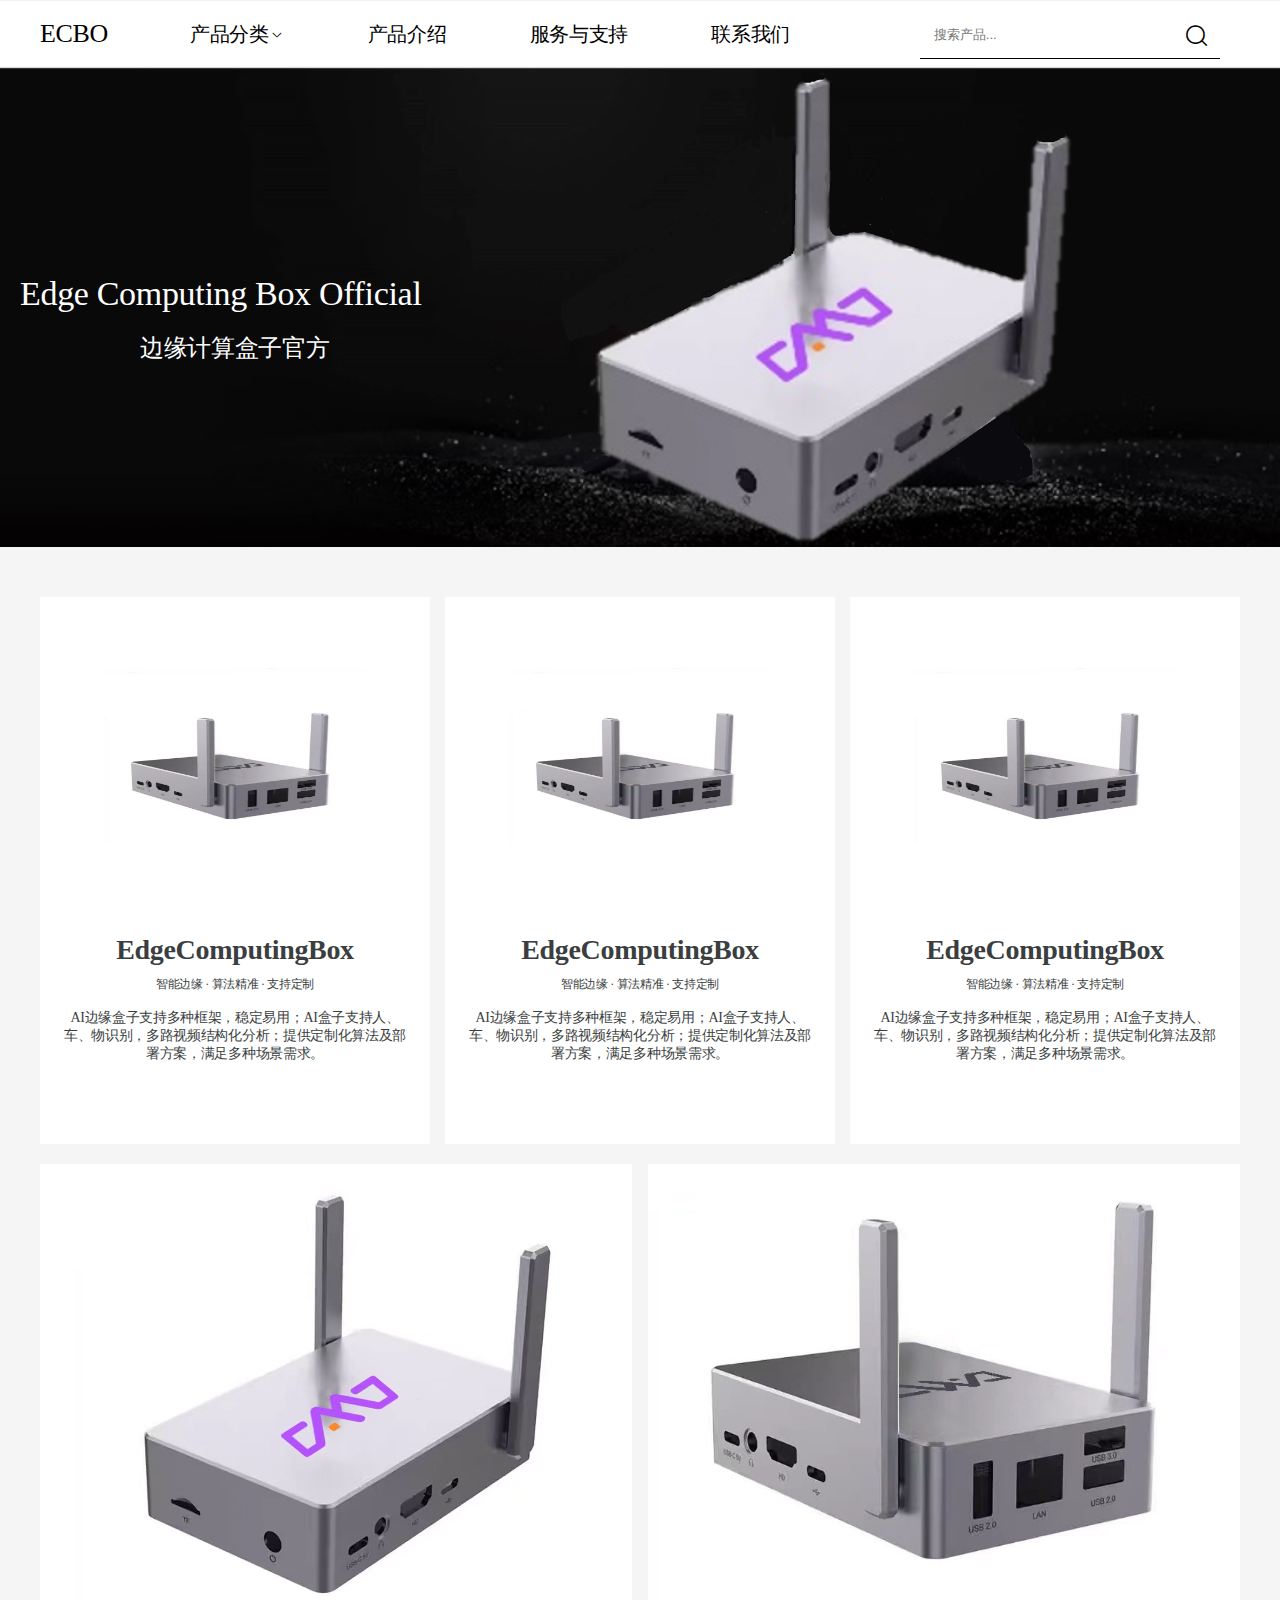
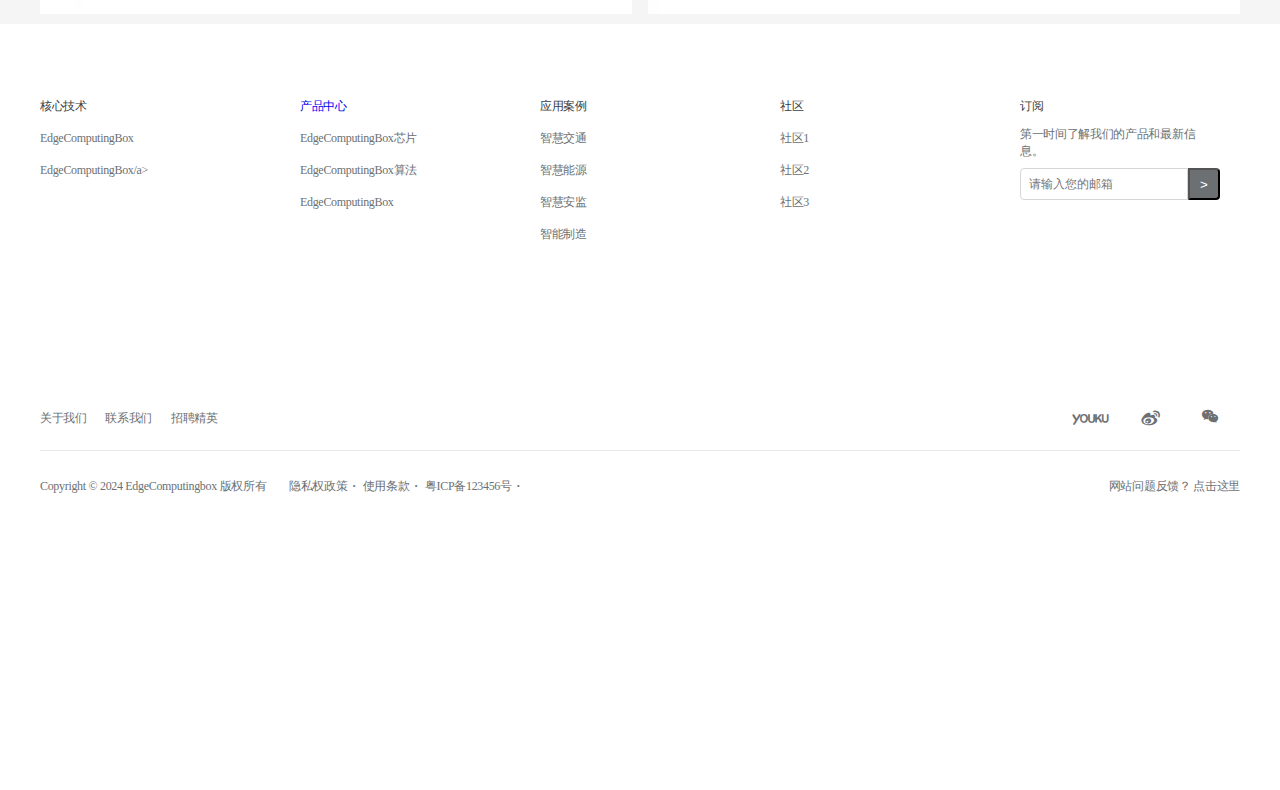
==== commit 26bc3c85: "update index" ====
--- a/index.html
+++ b/index.html
@@ -91,16 +91,17 @@
                 <div class="main_bottom">
                     <a href="javascript:;">
                         <div>
-                            <p>Edge Computing Box<br>边缘计算盒子</p>
+                            <!-- <p>Edge Computing Box<br>边缘计算盒子</p> -->
                         </div>
                     </a>
                     <a href="javascript:;">
                         <div>
-                            <p>Edge Computing Box<br>边缘计算盒子</p>
+                            <!-- <p>Edge Computing Box<br>边缘计算盒子</p> -->
                         </div>
                     </a>
                 </div>
             </div>
+            <!--
             <div class="main_min_bottom">
                 <div class="main-hr">
                     <h2>产品特色</h2>
@@ -171,7 +172,8 @@
                         </li>
                     </ul>
                 </div>
-        </div>
+        -->
+            </div>
         <!-- 尾部 -->
         <div id="foot">
             <div class="area">
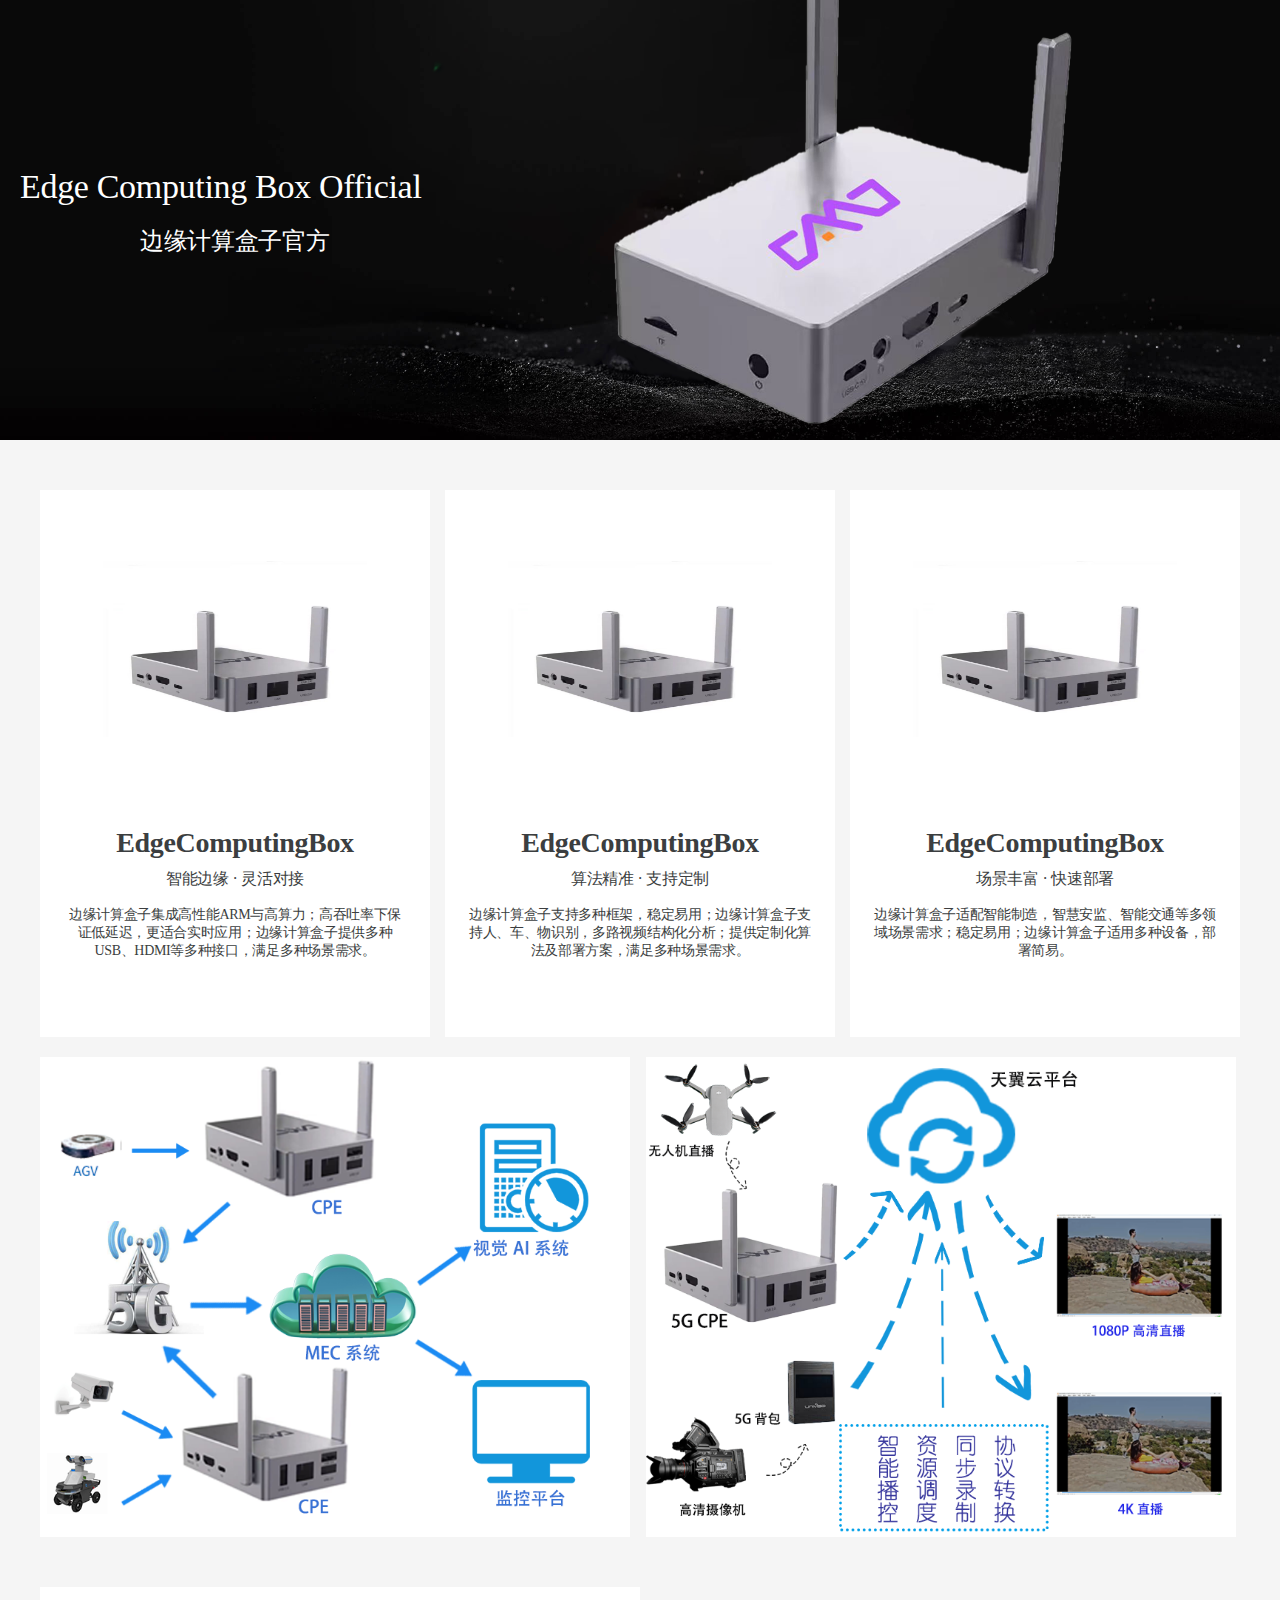
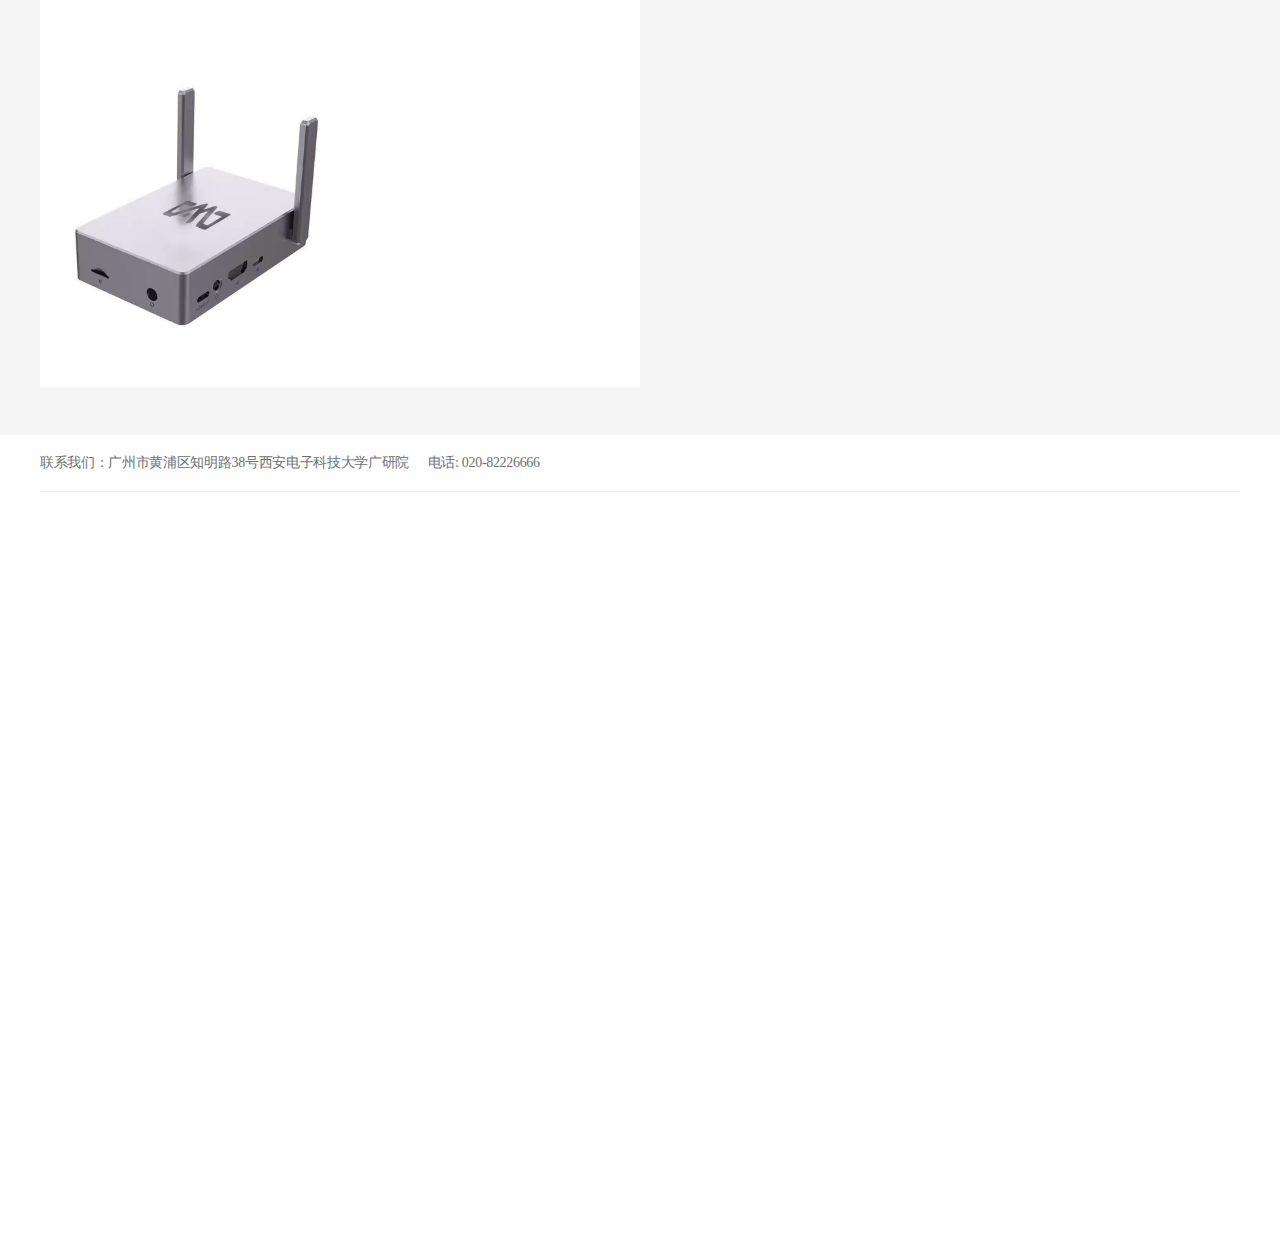
==== commit cf8384f1: "update display" ====
--- a/index.html
+++ b/index.html
@@ -11,31 +11,6 @@
 
 <body>
     <div id="wrip">
-        <!-- 头部 -->
-        <div id="header">
-            <div class="bottom_header">
-                <div class="bottom_header_box">
-                    <div class="left">
-                        <div class="left_log">
-                            <a href="index.html">
-                                <span>ECBO</span>
-                            </a>
-                        </div>
-                        <div class="left_center">
-                            <div>产品分类<span class="iconfont">&#xe731;</span></div>
-                            <div>产品介绍</div>
-                            <div>服务与支持</div>
-                            <div>联系我们</div>
-                        </div>
-                        <div class="left_right"></div>
-                    </div>
-                    <div class="right">
-                        <input type="text" placeholder=" 搜索产品...">
-                        <button class="iconfont" type="button">&#xe67d;</button>
-                    </div>  
-                </div>
-            </div>
-        </div>
         <div id="img_box">
             <div class="banner_img">
                  <div><a href="javascript:;">
@@ -56,8 +31,8 @@
                                 <img src="./imgs/edgecomputingbox7.jpg" alt="">
                                 <div class="item-info">
                                     <h2>EdgeComputingBox</h2>
-                                    <div class="item-top">智能边缘 · 算法精准 · 支持定制</div>
-                                    <div class="item-center">AI边缘盒子支持多种框架，稳定易用；AI盒子支持人、车、物识别，多路视频结构化分析；提供定制化算法及部署方案，满足多种场景需求。</div>
+                                    <div class="item-top">智能边缘 · 灵活对接 </div>
+                                    <div class="item-center">边缘计算盒子集成高性能ARM与高算力；高吞吐率下保证低延迟，更适合实时应用；边缘计算盒子提供多种USB、HDMI等多种接口，满足多种场景需求。</div>
                                 </div>
                         </a>
                     </div>
@@ -69,8 +44,8 @@
                                 <img src="./imgs/edgecomputingbox7.jpg" alt="">
                             <div class="item-info">
                                 <h2>EdgeComputingBox</h2>
-                                <div class="item-top">智能边缘 · 算法精准 · 支持定制</div>
-                                <div class="item-center">AI边缘盒子支持多种框架，稳定易用；AI盒子支持人、车、物识别，多路视频结构化分析；提供定制化算法及部署方案，满足多种场景需求。</div>
+                                <div class="item-top"> 算法精准 · 支持定制</div>
+                                <div class="item-center">边缘计算盒子支持多种框架，稳定易用；边缘计算盒子支持人、车、物识别，多路视频结构化分析；提供定制化算法及部署方案，满足多种场景需求。</div>
                             </div>
                         </a>
                     </div>
@@ -82,8 +57,8 @@
                                 <img src="./imgs/edgecomputingbox7.jpg" alt="">
                                 <div class="item-info">
                                     <h2>EdgeComputingBox</h2>
-                                    <div class="item-top">智能边缘 · 算法精准 · 支持定制</div>
-                                    <div class="item-center">AI边缘盒子支持多种框架，稳定易用；AI盒子支持人、车、物识别，多路视频结构化分析；提供定制化算法及部署方案，满足多种场景需求。</div>
+                                    <div class="item-top">场景丰富 · 快速部署</div>
+                                    <div class="item-center">边缘计算盒子适配智能制造，智慧安监、智能交通等多领域场景需求；稳定易用；边缘计算盒子适用多种设备，部署简易。</div>
                                 </div>
                         </a>
                     </div>
@@ -91,25 +66,24 @@
                 <div class="main_bottom">
                     <a href="javascript:;">
                         <div>
-                            <!-- <p>Edge Computing Box<br>边缘计算盒子</p> -->
+                      
                         </div>
                     </a>
                     <a href="javascript:;">
                         <div>
-                            <!-- <p>Edge Computing Box<br>边缘计算盒子</p> -->
+                          
                         </div>
                     </a>
                 </div>
             </div>
-            <!--
+            
             <div class="main_min_bottom">
-                <div class="main-hr">
+                <!-- <div class="main-hr">
                     <h2>产品特色</h2>
-                    <a href="javascript:;">更多&gt;</a>
-                </div>
+                </div> -->
                 <div class="main-cnt">
                     <a href="">
-                        <div class="a_left" style="background-image: url('./imgs/edgecomputingbox2.jpg')"></div>
+                        <div class="a_left" style="background-image: url('./imgs/edgecomputingbox2.png')"></div>
                         <div class="a_right">
                             <h3></h3>
                             <p></p>
@@ -117,136 +91,26 @@
                         </div>
                     </a>
                     <video height="400" loop autoplay muted
-                        src=""
-                        poster="./imgs/edgecomputeringbox10.png"></video>
+                    src="https://stormsend1.djicdn.com/stormsend/uploads/bdeb2840ffcc01384f79787b8ab113e3.mp4"
+                    poster="https://stormsend1.djicdn.com/stormsend/uploads/dea08c26be64fd58d54c71c647206001.jpg"></video>
                 </div>
-                <div class="main-ft">
-                    <ul class="ft-ul">
-                        <li><a href="javascript:;">
-                                <div class="li_img">
-                                        <img src="./imgs/edgecomputingbox2.jpg" alt="">
-                                    <div>
-                                        <img src="./imgs/edgecomputingbox8.jpg" alt="">
-                                        <p>边缘计算盒子集成高性能算力，实现多种接口，适用多种设备。适配智慧安监、智能安防、智慧交通、智能制造等多领域需求。</p>
-                                    </div>
-                                </div>
-                                <div class="li_text">EdgeComputingbox</div>
-                                <div class="li_text_two">产品1</div>
-                            </a>
-                        </li>
-                        <li><a href="javascript:;">
-                                <div class="li_img">
-                                    <img src="./imgs/edgecomputingbox2.jpg" alt="">
-                                <div>
-                                    <img src="./imgs/edgecomputingbox8.jpg" alt="">
-                                    <p>边缘计算盒子集成高性能算力，实现多种接口，适用多种设备。适配智慧安监、智能安防、智慧交通、智能制造等多领域需求。</p>
-                                </div>
-                                </div>
-                                <div class="li_text">EdgeComputingbox</div>
-                                <div class="li_text_two">产品2</div>
-                            </a>
-                        </li>
-                        <li><a href="javascript:;">
-                                <div class="li_img">
-                                    <img src="./imgs/edgecomputingbox2.jpg" alt="">
-                                <div>
-                                    <img src="./imgs/edgecomputingbox8.jpg" alt="">
-                                <p>边缘计算盒子集成高性能算力，实现多种接口，适用多种设备。适配智慧安监、智能安防、智慧交通、智能制造等多领域需求。</p>
-                            </div>
-                            </div>
-                            <div class="li_text">EdgeComputingbox</div>
-                            <div class="li_text_two">产品3</div>
-                            </a>
-                        </li>
-                        <li><a href="javascript:;">
-                                <div class="li_img">
-                                    <img src="./imgs/edgecomputingbox2.jpg" alt="">
-                                <div>
-                                    <img src="./imgs/edgecomputingbox8.jpg" alt="">
-                                <p>边缘计算盒子集成高性能算力，实现多种接口，适用多种设备。适配智慧安监、智能安防、智慧交通、智能制造等多领域需求。</p>
-                            </div>
-                            </div>
-                            <div class="li_text">EdgeComputingbox</div>
-                            <div class="li_text_two">产品4</div>
-                        </a>
-                        </li>
-                    </ul>
-                </div>
-        -->
+       
             </div>
         <!-- 尾部 -->
         <div id="foot">
             <div class="area">
                 <div class="foot_link">
-                    <div class="link_content">
-                        <dl>
-                            <dt>核心技术</dt>
-                            <dd><a href="#">EdgeComputingBox</a></dd>
-                            <dd><a href="#">EdgeComputingBox/a></dd>
-                        </dl>
-                    </div>
-                    <div class="link_content">
-                        <dl>
-                            <dt>产品中心</dt>
-                            <dd><a href="#">EdgeComputingBox芯片</a></dd>
-                            <dd><a href="#">EdgeComputingBox算法</a></dd>
-                            <dd><a href="#">EdgeComputingBox</a></dd>
-                        </dl>
-                    </div>
-                    <div class="link_content">
-                        <dl>
-                            <dt>应用案例</dt>
-                            <dd><a href="#">智慧交通</a></dd>
-                            <dd><a href="#">智慧能源</a></dd>
-                            <dd><a href="#">智慧安监</a></dd>
-                            <dd><a href="#">智能制造</a></dd>
-                        </dl>
-                    </div>
-                    <div class="link_content">
-
-                        <dl>
-                            <dt>社区</dt>
-                            <dd><a href="#">社区1</a></dd>
-                            <dd><a href="#">社区2</a></dd>
-                            <dd><a href="#">社区3</a></dd>
-                        </dl>
-                    </div>
-                    <div class="link_content">
-                        <form class="link_content_on">
-                            <h3>订阅</h3>
-                            <p>第一时间了解我们的产品和最新信息。</p>
-                            <div class="link_email">
-                                <input type="email" placeholder="请输入您的邮箱" />
-                                <button>&gt;</button>
-                            </div>
-                        </form>
-                    </div>
                 </div>
                 <!-- 版权相关 -->
                 <div class="foot_bottom">
                     <div class="foot_bottom_cnt">
                         <div class="cnt_left">
-                            <a href="javascript:;">关于我们</a>
-                            <a href="javascript:;">联系我们</a>
-                            <a href="javascript:;">招聘精英</a>
-                        </div>
-                        <div class="cnt_right">
-                            <a href="javascript:;"><span class="iconfont">&#xe69a;</span></a>
-                            <a href="javascript:;"><span class="iconfont">&#xe63e;</span></a>
-                            <a href="javascript:;"><span class="iconfont">&#xe605;</span></a>
+                            <a href="javascript:;">联系我们：广州市黄浦区知明路38号西安电子科技大学广研院</a>
+                            <a href="javascript:;">电话: 020-82226666</a>
                         </div>
                     </div>
-                    <!-- copyright -->
-                    <div class="footer_copy">
-                        <span>Copyright &copy; 2024 EdgeComputingbox 版权所有</span>
-                        <a href="#">隐私权政策<i>·</i></a>
-                        <a href="#">使用条款<i>·</i></a>
-                        <a href="#">粤ICP备123456号<i>·</i></a>
-                        <div class="footer_copy_problem">
-                            <span>网站问题反馈？</span>
-                            <a href="#">点击这里</a>
-                        </div>
-                    </div>
+                    
+
                 </div>
             </div>
         </div>
--- a/css/index.css
+++ b/css/index.css
@@ -103,7 +103,7 @@
   color: black;
 }
 #wrip #img_box > div:nth-child(1) {
-  background-image: url(../imgs/10.png);
+  background-image: url(../imgs/banner1.png);
   background-position: center;
   background-size: cover;
   z-index: 1;
@@ -247,7 +247,7 @@
 }
 #main .main_top div a .item-info div.item-top {
   margin-top: 10px;
-  font-size: 12px;
+  font-size: 16px;
 }
 #main .main_top div a .item-info div.item-center {
   margin-top: 16px;
@@ -264,19 +264,16 @@
   display: flex;
 }
 #main .main_min .main_bottom > a:nth-child(1) > div {
-  width: 592px;
-  height: 450px;
-  /* background-image: url(https://stormsend1.djicdn.com/stormsend/uploads/8193accf66654676425ca7c303d37c77.jpg); */
-  background-image: url(../imgs/edgecomputingbox1.jpg);
+  width: 590px;
+  height: 480px;
+  background-image: url(../imgs/production.png);
   background-size: 592px;
   margin-right: 16px;
-  /* background-position: 0 2px; */
 }
 #main .main_min .main_bottom > a:nth-child(2) > div {
-  width: 592px;
-  height: 450px;
-  /* background-image: url(https://stormsend1.djicdn.com/stormsend/uploads/90badd9b7a75e194a2edc2e007507831.jpg); */
-  background-image: url(../imgs/edgecomputingbox4.jpg);
+  width: 590px;
+  height: 480px;
+  background-image: url(../imgs/live.png);
   background-size: 592px;
 }
 #main .main_min .main_bottom p {
@@ -292,7 +289,8 @@
 #main .main_min_bottom {
   width: 1200px;
   min-width: 1200px;
-  margin: 48px auto;
+  /* margin: 48px auto; */
+  margin: 0 auto 48px;
 }
 #main .main_min_bottom .main-hr {
   height: 48px;
@@ -331,6 +329,7 @@
   background-repeat: no-repeat;
   background-position: 0 90px;
 }
+
 #main .main_min_bottom .main-cnt a:nth-child(1) .a_right {
   width: 260px;
   padding-top: 120px;
@@ -357,10 +356,9 @@
   line-height: 20px;
   color: #3b3e40;
 }
-#main .main_min_bottom .main-ft {
-  width: 1600px; /* 增加总宽度，包括右侧三个块的宽度 */
+/* #main .main_min_bottom .main-ft {
+  width: 1600px; 
   height: 872px;
-  /* transform: translateX(20px);  */
 }
 #main .main_min_bottom .main-ft .ft-ul {
   display: flex;
@@ -432,7 +430,7 @@
   text-align: center;
   font-size: 20px;
   color: #3b3e40;
-}
+} */
 
 /* #main .main_min_bottom .main-ft {
   width: 1200px;
--- a/css/ft.css
+++ b/css/ft.css
@@ -46,9 +46,9 @@
   #foot .area .foot_link {
     width: 1200px;
     min-width: 1200px;
-    height: 376px;
-    padding-top: 70px;
-    padding-bottom: 50px;
+    height: 10px;
+    /* padding-top: 70px;
+    padding-bottom: 50px; */
     box-sizing: border-box;
     display: flex;
     justify-content: space-between;
@@ -122,14 +122,12 @@
     margin-right: 20px;
     color: #6c7073;
     line-height: 36px;
-    font-size: 12px;
+    font-size: 14px;
     vertical-align: top;
     font-family: "微软雅黑";
     margin-left: -5px;
   }
-  #foot .area .foot_bottom .cnt_left .foot_logo {
-    font-size: 30px !important;
-  }
+
   #foot .area .foot_bottom .cnt_right {
     width: 180px;
     height: 40px;
@@ -165,6 +163,13 @@
   #foot .area .foot_bottom .cnt_right a {
     margin: 0 10px;
   }
+  #foot .area .foot_bottom .cnt_right .additional_text {
+    display: inline-block;
+    color: #6c7073;
+    font-size: 14px;
+    margin-left: 10px; /* 调整间距 */
+}
+
   /* 最后 */
   #foot .footer_copy {
     width: 1200px;
